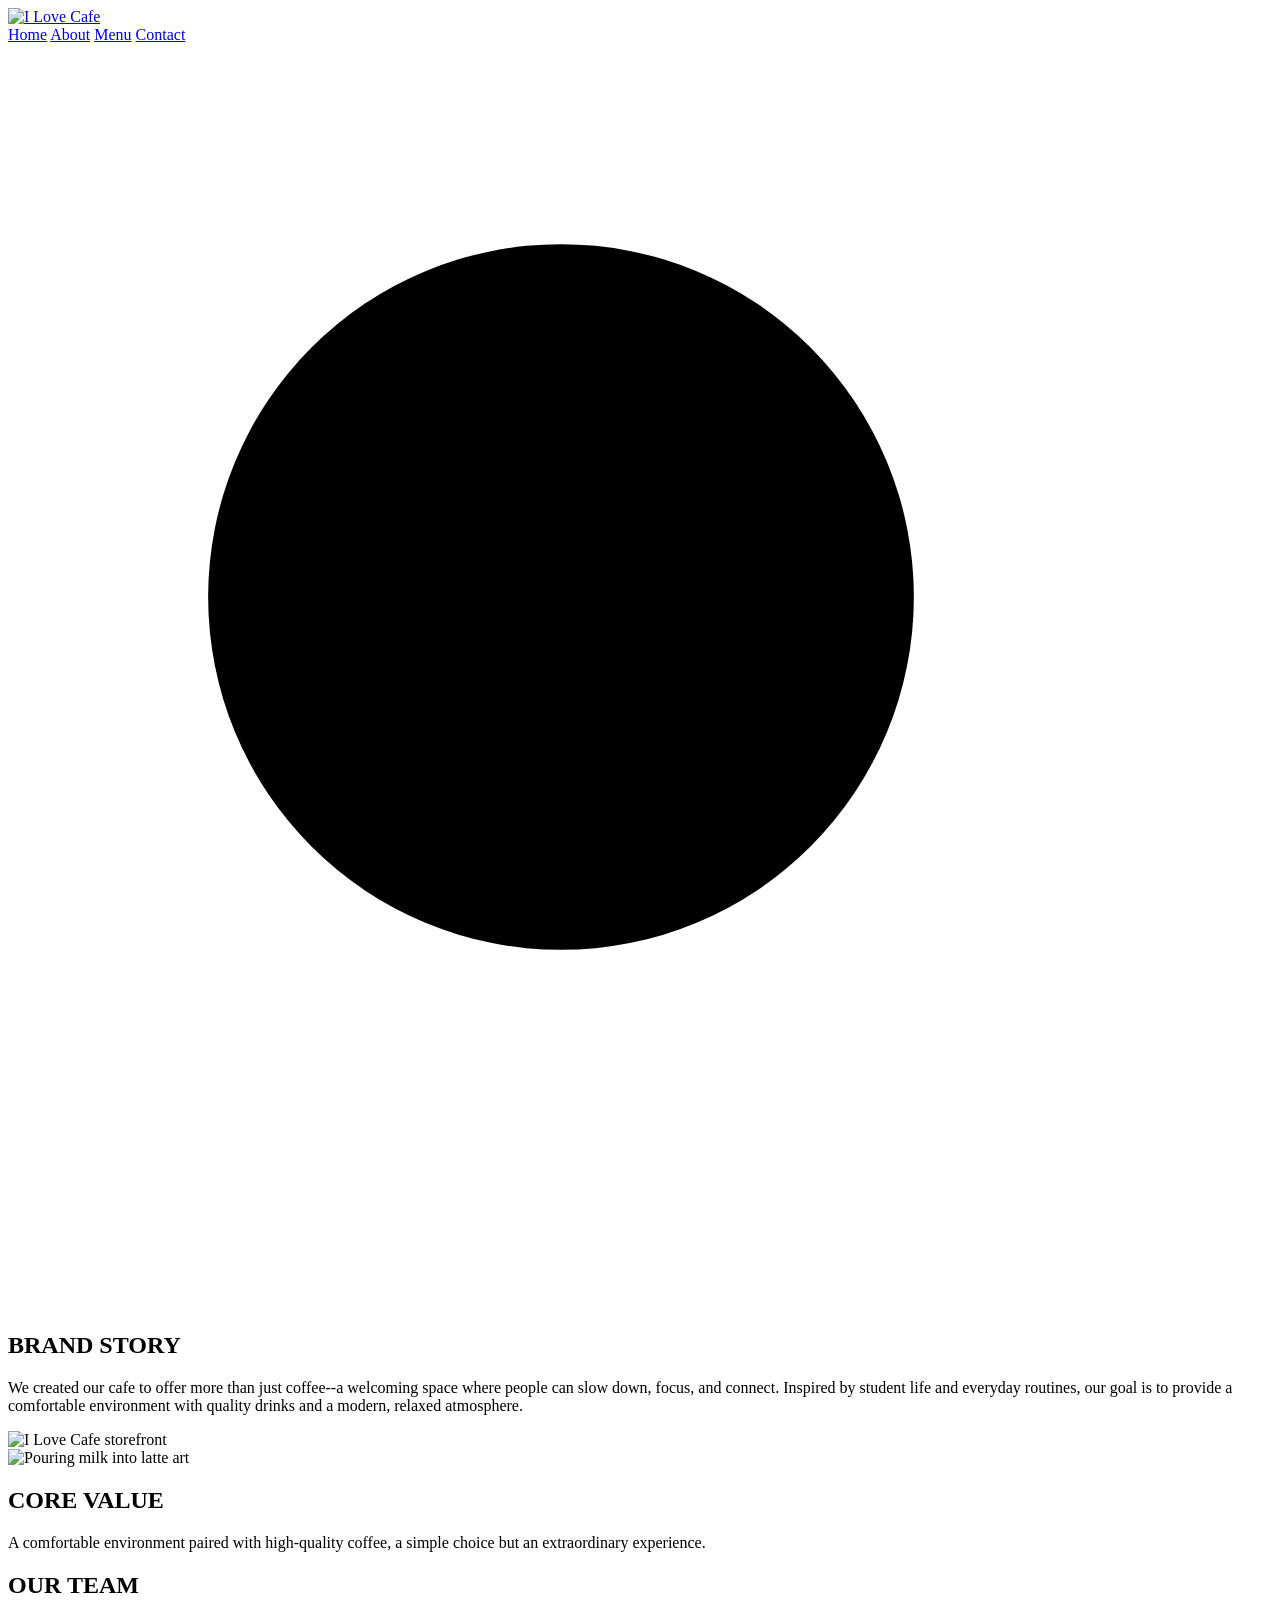
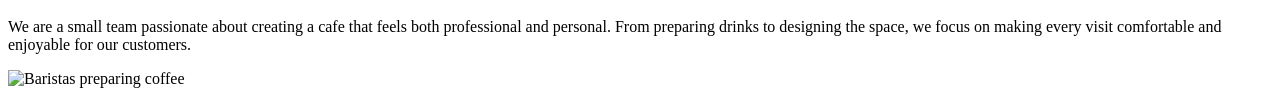
==== about.html @ 515fe302 "Update about.html" ====
<!DOCTYPE html>
<html lang="en">
<head>
  <meta charset="UTF-8">
  <meta name="viewport" content="width=device-width, initial-scale=1.0">
  <title>About - I Love Cafe</title>
  <link rel="preconnect" href="https://fonts.googleapis.com">
  <link rel="preconnect" href="https://fonts.gstatic.com" crossorigin>
  <link href="https://fonts.googleapis.com/css2?family=Dancing+Script:wght@600;700&family=Inter:wght@400;500;600;700&family=Playfair+Display:wght@600;700&display=swap" rel="stylesheet">
  <link rel="stylesheet" href="style.css">
</head>
<body class="page-about">
  <header class="site-header">
    <div class="site-frame header-inner">
      <a class="brand" href="index.html" aria-label="I Love Cafe home">
        <img src="assets/logo-light.jpg" alt="I Love Cafe">
      </a>
      <nav class="site-nav" aria-label="Primary navigation">
        <a href="index.html">Home</a>
        <a href="about.html" class="active">About</a>
        <a href="menu.html">Menu</a>
        <a href="contact.html">Contact</a>
        <a href="#" class="search-link" aria-label="Search">
          <svg viewBox="0 0 24 24" aria-hidden="true">
            <circle cx="10.5" cy="10.5" r="6.7"></circle>
            <path d="M15.8 15.8 21 21"></path>
          </svg>
        </a>
      </nav>
    </div>
  </header>

  <main class="about-main site-frame">
    <section class="about-story">
      <div class="story-copy">
        <h1>BRAND STORY</h1>
        <div class="copy-bottom">
          <span class="small-rule"></span>
          <p>We created our cafe to offer more than just coffee--a welcoming space where people can slow down, focus, and connect. Inspired by student life and everyday routines, our goal is to provide a comfortable environment with quality drinks and a modern, relaxed atmosphere.</p>
        </div>
      </div>
      <img class="storefront-image" src="assets/about-storefront.jpg" alt="I Love Cafe storefront">
    </section>

    <section class="about-value">
      <img class="latte-image" src="assets/about-latte.jpg" alt="Pouring milk into latte art">
      <div class="value-copy">
        <h2>CORE VALUE</h2>
        <p>A comfortable environment paired with high-quality coffee, a simple choice but an extraordinary experience.</p>
      </div>
    </section>

    <section class="about-team">
      <div class="team-copy">
        <h2>OUR TEAM</h2>
        <p>We are a small team passionate about creating a cafe that feels both professional and personal. From preparing drinks to designing the space, we focus on making every visit comfortable and enjoyable for our customers.</p>
      </div>
      <img class="team-image" src="assets/about-team.jpg" alt="Baristas preparing coffee">
    </section>
  </main>
  <script src="script.js"></script>
</body>
</html>
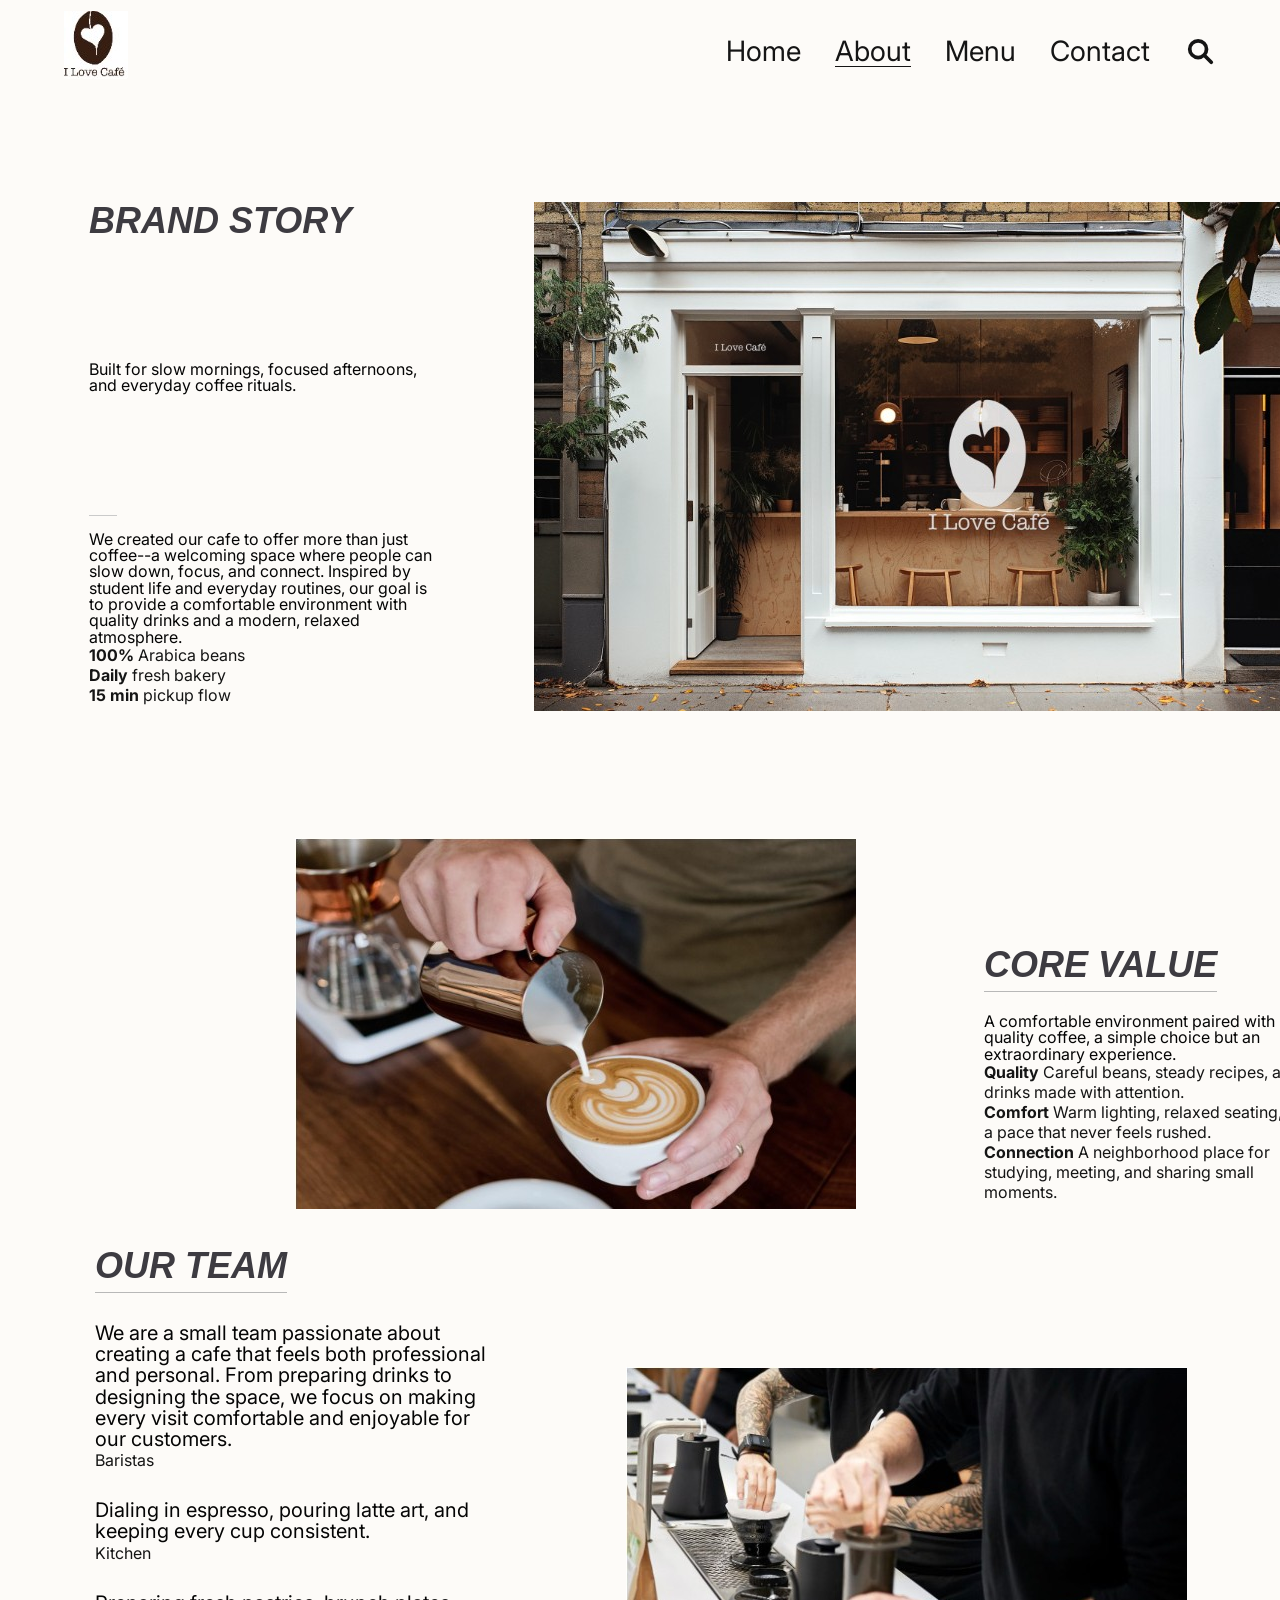
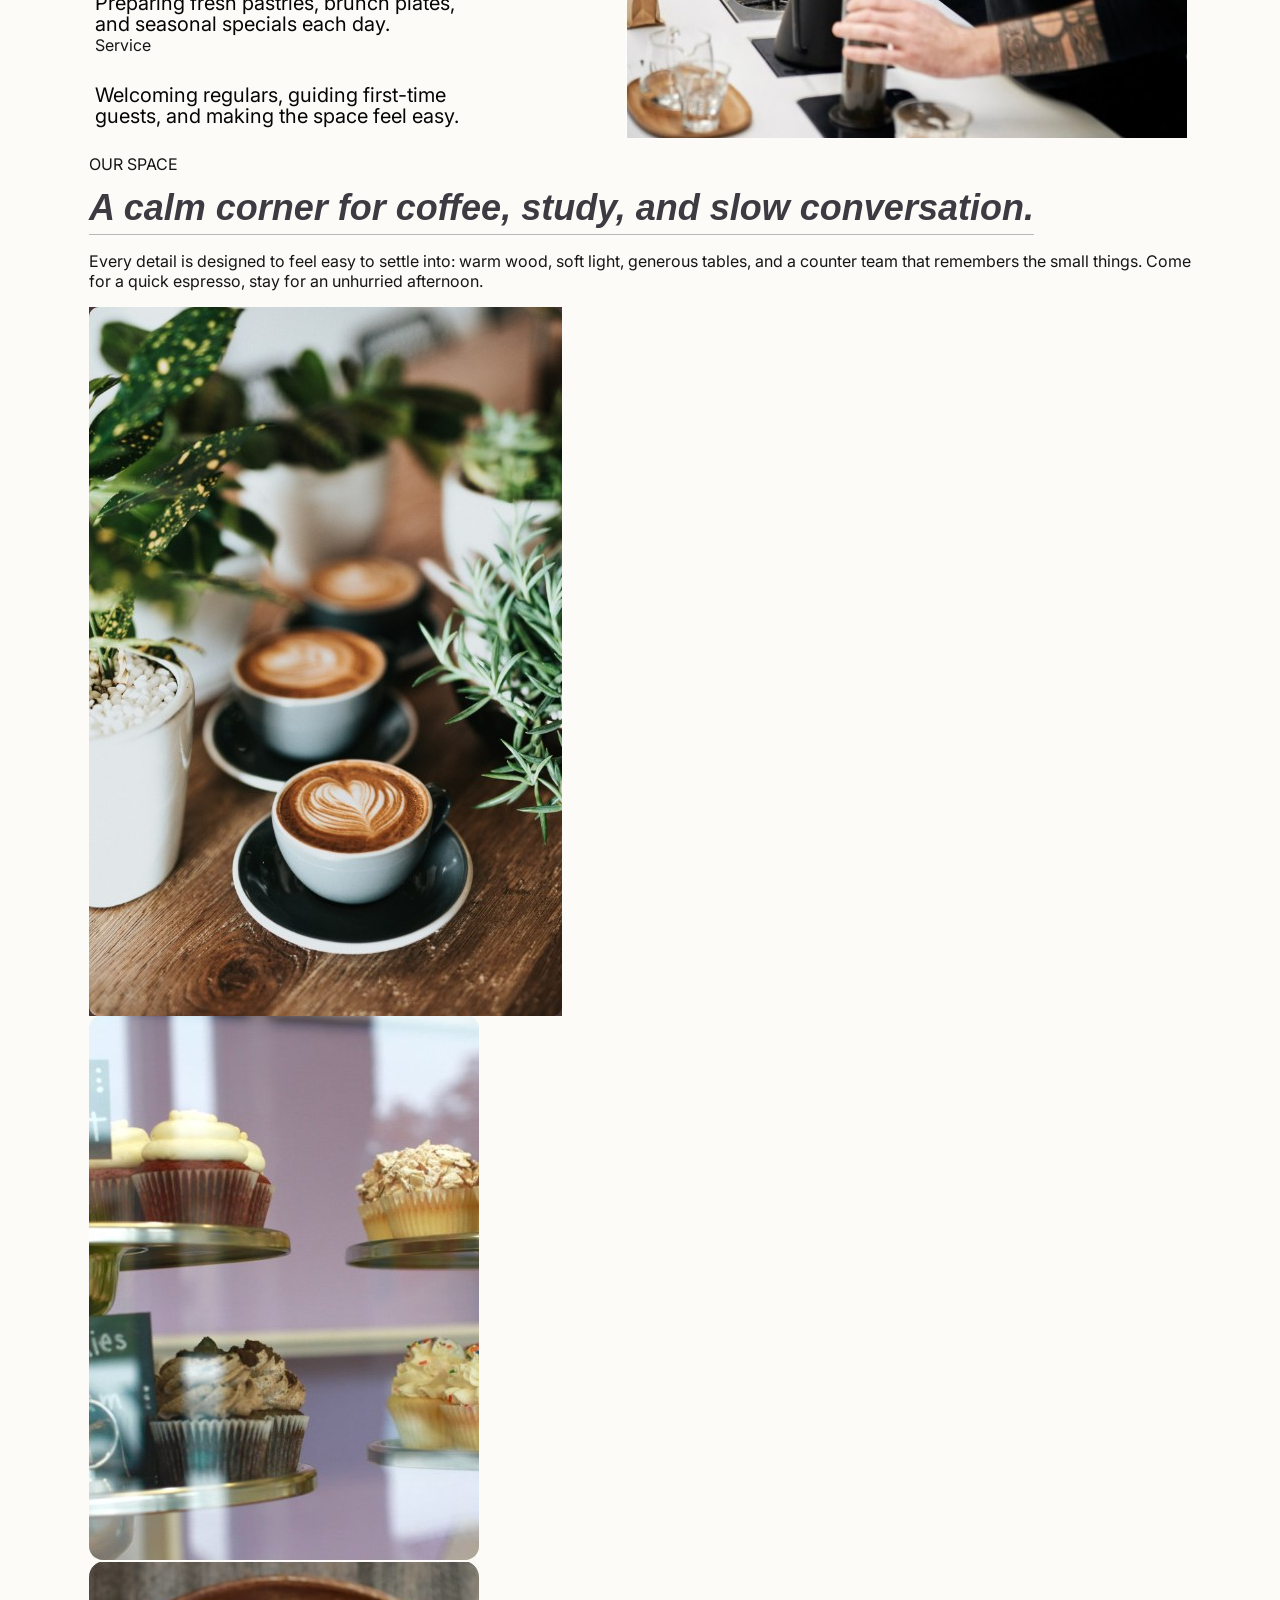
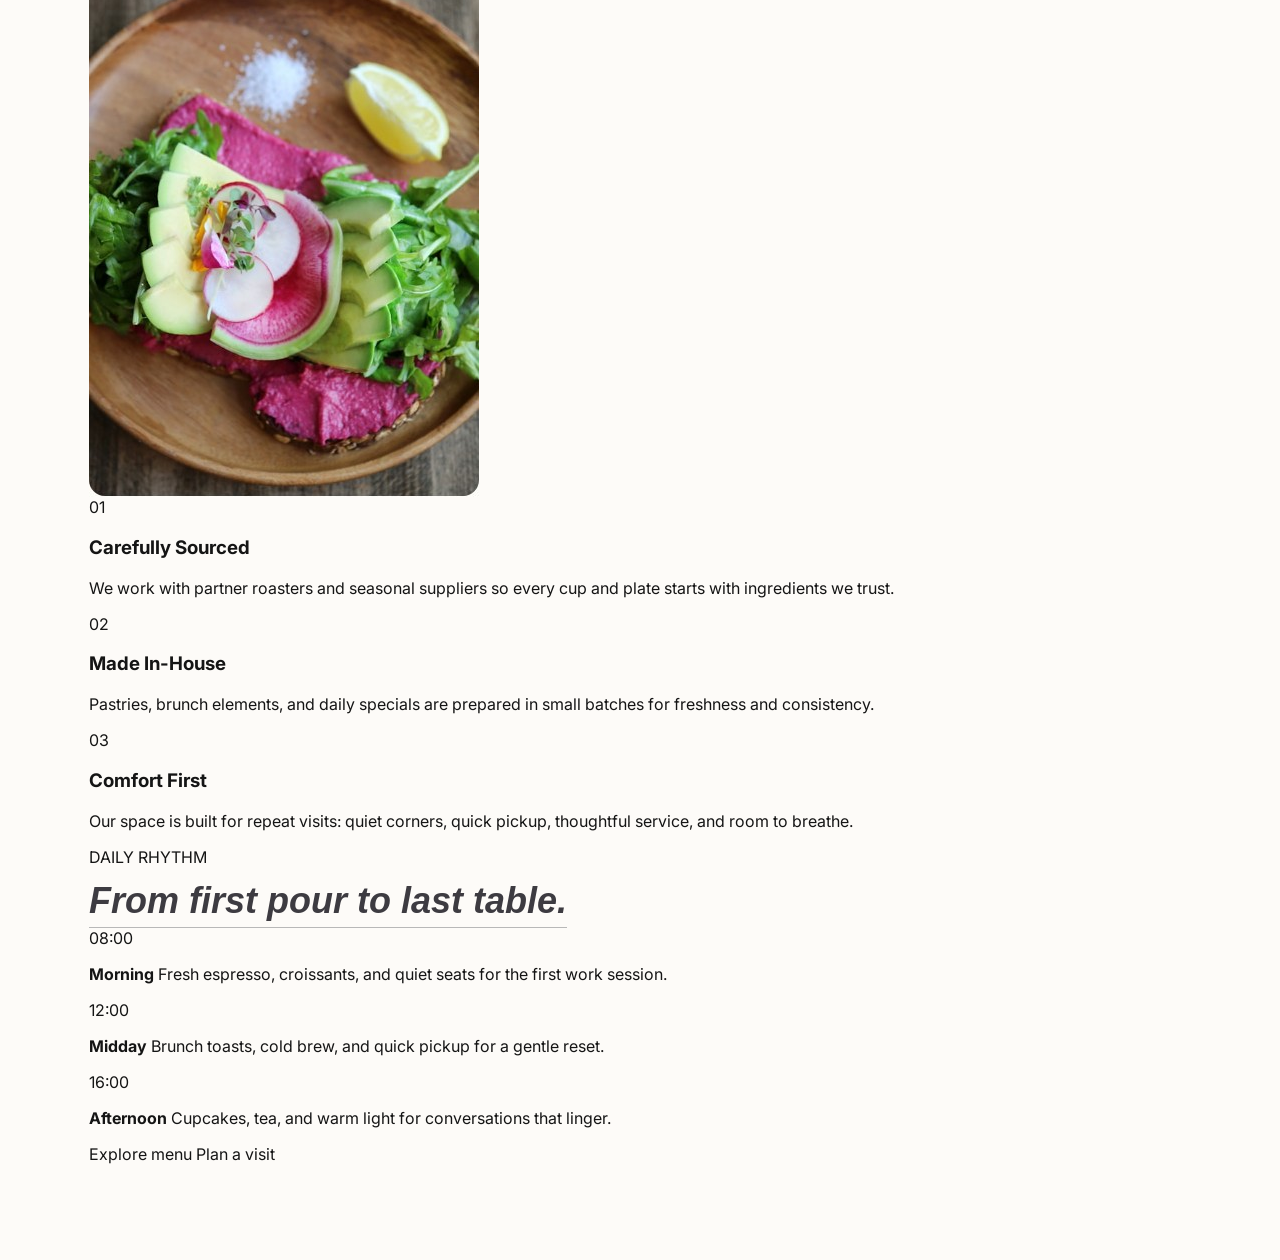
==== commit 77846f9f: "Update about.html" ====
--- a/about.html
+++ b/about.html
@@ -34,9 +34,24 @@
     <section class="about-story">
       <div class="story-copy">
         <h1>BRAND STORY</h1>
+        <p class="story-lede">Built for slow mornings, focused afternoons, and everyday coffee rituals.</p>
         <div class="copy-bottom">
           <span class="small-rule"></span>
           <p>We created our cafe to offer more than just coffee--a welcoming space where people can slow down, focus, and connect. Inspired by student life and everyday routines, our goal is to provide a comfortable environment with quality drinks and a modern, relaxed atmosphere.</p>
+          <div class="story-stats" aria-label="Cafe highlights">
+            <div>
+              <strong>100%</strong>
+              <span>Arabica beans</span>
+            </div>
+            <div>
+              <strong>Daily</strong>
+              <span>fresh bakery</span>
+            </div>
+            <div>
+              <strong>15 min</strong>
+              <span>pickup flow</span>
+            </div>
+          </div>
         </div>
       </div>
       <img class="storefront-image" src="assets/about-storefront.jpg" alt="I Love Cafe storefront">
@@ -47,6 +62,20 @@
       <div class="value-copy">
         <h2>CORE VALUE</h2>
         <p>A comfortable environment paired with high-quality coffee, a simple choice but an extraordinary experience.</p>
+        <div class="value-list" aria-label="Core value details">
+          <div>
+            <strong>Quality</strong>
+            <span>Careful beans, steady recipes, and drinks made with attention.</span>
+          </div>
+          <div>
+            <strong>Comfort</strong>
+            <span>Warm lighting, relaxed seating, and a pace that never feels rushed.</span>
+          </div>
+          <div>
+            <strong>Connection</strong>
+            <span>A neighborhood place for studying, meeting, and sharing small moments.</span>
+          </div>
+        </div>
       </div>
     </section>
 
@@ -54,8 +83,78 @@
       <div class="team-copy">
         <h2>OUR TEAM</h2>
         <p>We are a small team passionate about creating a cafe that feels both professional and personal. From preparing drinks to designing the space, we focus on making every visit comfortable and enjoyable for our customers.</p>
+        <div class="team-list" aria-label="Team strengths">
+          <div>
+            <span>Baristas</span>
+            <p>Dialing in espresso, pouring latte art, and keeping every cup consistent.</p>
+          </div>
+          <div>
+            <span>Kitchen</span>
+            <p>Preparing fresh pastries, brunch plates, and seasonal specials each day.</p>
+          </div>
+          <div>
+            <span>Service</span>
+            <p>Welcoming regulars, guiding first-time guests, and making the space feel easy.</p>
+          </div>
+        </div>
       </div>
       <img class="team-image" src="assets/about-team.jpg" alt="Baristas preparing coffee">
+    </section>
+
+    <section class="about-atmosphere" aria-labelledby="atmosphere-title">
+      <div class="atmosphere-copy">
+        <p class="section-kicker">OUR SPACE</p>
+        <h2 id="atmosphere-title">A calm corner for coffee, study, and slow conversation.</h2>
+        <p>Every detail is designed to feel easy to settle into: warm wood, soft light, generous tables, and a counter team that remembers the small things. Come for a quick espresso, stay for an unhurried afternoon.</p>
+      </div>
+      <div class="atmosphere-gallery" aria-label="Cafe atmosphere photos">
+        <img src="assets/home-coffee.jpg" alt="Coffee cups on a wooden table">
+        <img src="assets/detail-cupcakes.jpg" alt="Cupcakes in the pastry case">
+        <img src="assets/detail-brunch.jpg" alt="Fresh brunch toast">
+      </div>
+    </section>
+
+    <section class="about-promises" aria-label="What we care about">
+      <article>
+        <span>01</span>
+        <h3>Carefully Sourced</h3>
+        <p>We work with partner roasters and seasonal suppliers so every cup and plate starts with ingredients we trust.</p>
+      </article>
+      <article>
+        <span>02</span>
+        <h3>Made In-House</h3>
+        <p>Pastries, brunch elements, and daily specials are prepared in small batches for freshness and consistency.</p>
+      </article>
+      <article>
+        <span>03</span>
+        <h3>Comfort First</h3>
+        <p>Our space is built for repeat visits: quiet corners, quick pickup, thoughtful service, and room to breathe.</p>
+      </article>
+    </section>
+
+    <section class="about-rhythm">
+      <div class="rhythm-heading">
+        <p class="section-kicker">DAILY RHYTHM</p>
+        <h2>From first pour to last table.</h2>
+      </div>
+      <div class="rhythm-list">
+        <div>
+          <span>08:00</span>
+          <p><strong>Morning</strong> Fresh espresso, croissants, and quiet seats for the first work session.</p>
+        </div>
+        <div>
+          <span>12:00</span>
+          <p><strong>Midday</strong> Brunch toasts, cold brew, and quick pickup for a gentle reset.</p>
+        </div>
+        <div>
+          <span>16:00</span>
+          <p><strong>Afternoon</strong> Cupcakes, tea, and warm light for conversations that linger.</p>
+        </div>
+      </div>
+      <div class="about-cta">
+        <a href="menu.html">Explore menu</a>
+        <a href="contact.html">Plan a visit</a>
+      </div>
     </section>
   </main>
   <script src="script.js"></script>
--- a/style.css
+++ b/style.css
@@ -0,0 +1,1064 @@
+:root {
+  --brown: #452f31;
+  --paper: #fdfbf8;
+  --ink: #151515;
+  --muted: #6f6f6f;
+  --line: #eeeeea;
+  --cream: #f8eadc;
+}
+
+* {
+  box-sizing: border-box;
+}
+
+html {
+  min-width: 320px;
+}
+
+body {
+  margin: 0;
+  min-height: 100vh;
+  background: var(--paper);
+  color: var(--ink);
+  font-family: "Inter", Arial, sans-serif;
+}
+
+img,
+svg {
+  display: block;
+}
+
+img {
+  max-width: 100%;
+}
+
+a {
+  color: inherit;
+  text-decoration: none;
+}
+
+button,
+input {
+  font: inherit;
+}
+
+.site-frame {
+  width: min(1312px, calc(100% - 128px));
+  margin: 0 auto;
+}
+
+.site-header {
+  height: 100px;
+  background: var(--paper);
+}
+
+.home-header {
+  background: var(--brown);
+}
+
+.header-inner {
+  height: 100%;
+  display: flex;
+  align-items: flex-start;
+  justify-content: space-between;
+}
+
+.brand {
+  width: 64px;
+  height: 70px;
+  margin-top: 10px;
+  display: block;
+}
+
+.brand img {
+  width: 100%;
+  height: 100%;
+  object-fit: contain;
+}
+
+.site-nav {
+  display: flex;
+  align-items: center;
+  gap: 34px;
+  padding-top: 36px;
+  font-size: 28px;
+  font-weight: 400;
+  line-height: 1;
+}
+
+.site-nav a {
+  display: inline-flex;
+  align-items: center;
+  min-height: 28px;
+}
+
+.site-nav a.active {
+  text-decoration: underline;
+  text-underline-offset: 5px;
+  text-decoration-thickness: 1px;
+}
+
+.home-header .site-nav {
+  color: var(--cream);
+}
+
+.search-link {
+  width: 32px;
+  justify-content: center;
+}
+
+.search-link svg {
+  width: 30px;
+  height: 30px;
+  fill: none;
+  stroke: currentColor;
+  stroke-width: 3;
+  stroke-linecap: round;
+  stroke-linejoin: round;
+}
+
+/* Home */
+.page-home {
+  background: var(--brown);
+  color: var(--cream);
+}
+
+.home-main {
+  min-height: calc(100vh - 100px);
+}
+
+.home-hero {
+  height: 924px;
+  display: grid;
+  grid-template-columns: 640px 473px;
+  column-gap: 113px;
+  align-items: start;
+  padding-top: 82px;
+}
+
+.home-copy {
+  position: relative;
+  z-index: 1;
+  margin-left: 113px;
+  padding-top: 90px;
+}
+
+.home-copy::before,
+.home-copy::after {
+  position: absolute;
+  z-index: -1;
+  color: rgba(255, 255, 255, 0.11);
+  font-family: Georgia, serif;
+  line-height: 1;
+  content: "\2665";
+}
+
+.home-copy::before {
+  top: -56px;
+  left: 224px;
+  font-size: 238px;
+  transform: rotate(-3deg);
+}
+
+.home-copy::after {
+  top: 295px;
+  left: -36px;
+  font-size: 112px;
+  transform: rotate(13deg);
+}
+
+.home-copy h1 {
+  margin: 0;
+  font-family: "Dancing Script", cursive;
+  font-size: 86px;
+  font-weight: 700;
+  line-height: 1.33;
+  letter-spacing: 0;
+}
+
+.home-copy h1 span {
+  display: block;
+}
+
+.home-copy p {
+  width: 505px;
+  margin: 28px 0 42px;
+  color: #fff8ef;
+  font-size: 16px;
+  line-height: 1.2;
+}
+
+.home-button {
+  width: 231px;
+  height: 68px;
+  margin-left: -13px;
+  display: inline-flex;
+  align-items: center;
+  justify-content: center;
+  border-radius: 17px;
+  background: #f0dcc7;
+  color: #322525;
+  font-size: 24px;
+  font-weight: 700;
+}
+
+.home-photo {
+  width: 473px;
+  height: 709px;
+  margin-top: 0;
+  object-fit: cover;
+  border-radius: 8px;
+}
+
+/* About */
+.about-main {
+  padding-top: 102px;
+  padding-bottom: 96px;
+}
+
+.about-story {
+  display: grid;
+  grid-template-columns: 350px 765px;
+  column-gap: 95px;
+}
+
+.story-copy {
+  height: 510px;
+  display: flex;
+  flex-direction: column;
+  justify-content: space-between;
+  padding-top: 1px;
+  padding-bottom: 7px;
+}
+
+.story-copy h1,
+.about-main h2 {
+  margin: 0;
+  color: #3d3b41;
+  font-family: "Inter", Arial, sans-serif;
+  font-style: italic;
+  font-weight: 800;
+  line-height: 1;
+}
+
+.story-copy h1 {
+  font-size: 36px;
+}
+
+.copy-bottom {
+  width: 345px;
+}
+
+.small-rule {
+  width: 28px;
+  height: 1px;
+  display: block;
+  margin-bottom: 15px;
+  background: #cacaca;
+}
+
+.story-copy p,
+.value-copy p,
+.team-copy p {
+  margin: 0;
+  color: #050505;
+  font-size: 16px;
+  font-weight: 400;
+  line-height: 1.02;
+  text-align: left;
+}
+
+.about-main.site-frame {
+  width: min(1262px, calc(100% - 178px));
+}
+
+.storefront-image {
+  width: 765px;
+  height: 509px;
+  object-fit: cover;
+}
+
+.about-value {
+  margin-top: 126px;
+  display: grid;
+  grid-template-columns: 206px 561px 128px 340px;
+  align-items: end;
+}
+
+.latte-image {
+  grid-column: 2;
+  width: 561px;
+  height: 371px;
+  object-fit: cover;
+}
+
+.value-copy {
+  grid-column: 4;
+  align-self: end;
+  padding-bottom: 7px;
+}
+
+.about-main h2 {
+  display: inline-block;
+  padding-bottom: 8px;
+  border-bottom: 1px solid #b8b8b8;
+  font-size: 36px;
+}
+
+.value-copy p {
+  width: 340px;
+  margin-top: 21px;
+}
+
+.about-team {
+  margin-top: 39px;
+  display: grid;
+  grid-template-columns: 460px 77px 561px;
+  align-items: end;
+}
+
+.team-copy {
+  grid-column: 1;
+  width: 400px;
+  padding-left: 6px;
+  padding-bottom: 11px;
+}
+
+.team-copy p {
+  margin-top: 30px;
+  font-size: 20px;
+  line-height: 1.06;
+}
+
+.team-image {
+  grid-column: 3;
+  width: 561px;
+  height: 371px;
+  object-fit: cover;
+}
+
+/* Menu */
+.menu-main {
+  width: min(1200px, calc(100% - 244px));
+  padding-top: 78px;
+  padding-bottom: 98px;
+}
+
+.menu-features {
+  width: 1200px;
+  display: grid;
+  grid-template-columns: repeat(4, 1fr);
+  column-gap: 64px;
+  padding-bottom: 13px;
+  border-bottom: 1px solid var(--line);
+}
+
+.menu-features article {
+  min-width: 0;
+}
+
+.feature-icon {
+  width: 23px;
+  height: 23px;
+  margin-bottom: 18px;
+  fill: none;
+  stroke: #151515;
+  stroke-width: 1.35;
+  stroke-linecap: round;
+  stroke-linejoin: round;
+}
+
+.menu-features h2 {
+  margin: 0 0 9px;
+  font-family: "Playfair Display", Georgia, serif;
+  font-size: 26px;
+  font-weight: 600;
+  line-height: 1;
+}
+
+.menu-features p {
+  margin: 0;
+  color: #777;
+  font-size: 14px;
+  line-height: 1.55;
+}
+
+.menu-highlights {
+  position: relative;
+  padding-top: 21px;
+}
+
+.menu-highlights h1 {
+  margin: 0 0 36px;
+  font-family: "Playfair Display", Georgia, serif;
+  font-size: 51px;
+  font-weight: 600;
+  line-height: 1.05;
+}
+
+.menu-note {
+  position: absolute;
+  top: 88px;
+  right: 0;
+  margin: 0;
+  color: #5d5d5d;
+  font-size: 14px;
+}
+
+.highlight-grid {
+  display: grid;
+  grid-template-columns: repeat(3, 384px);
+  column-gap: 24px;
+}
+
+.highlight-grid a {
+  position: relative;
+  width: 384px;
+  height: 482px;
+  display: block;
+  overflow: hidden;
+  border-radius: 12px;
+}
+
+.highlight-grid a::after {
+  content: "";
+  position: absolute;
+  inset: 0;
+  background: linear-gradient(
+    180deg,
+    rgba(0, 0, 0, 0.14) 0%,
+    rgba(0, 0, 0, 0.14) 46%,
+    rgba(0, 0, 0, 0.5) 100%
+  );
+}
+
+.highlight-grid img {
+  width: 384px;
+  height: 482px;
+  display: block;
+  object-fit: cover;
+}
+
+.highlight-grid a:nth-child(1) img {
+  filter: grayscale(1);
+}
+
+.highlight-grid span {
+  position: absolute;
+  z-index: 1;
+  left: 34px;
+  bottom: 67px;
+  color: #fff;
+  font-family: "Playfair Display", Georgia, serif;
+  font-size: 34px;
+  font-weight: 600;
+  line-height: 1;
+  text-shadow: 0 4px 20px rgba(0, 0, 0, 0.35);
+}
+
+.full-menu {
+  margin-top: 82px;
+  padding-top: 48px;
+  border-top: 1px solid var(--line);
+}
+
+.full-menu-heading {
+  display: flex;
+  justify-content: space-between;
+  align-items: end;
+  gap: 32px;
+  margin-bottom: 34px;
+}
+
+.full-menu-heading h2,
+.contact-copy h1 {
+  margin: 0;
+  font-family: "Playfair Display", Georgia, serif;
+  font-size: 51px;
+  font-weight: 600;
+  line-height: 1.05;
+}
+
+.full-menu-heading p {
+  width: 390px;
+  margin: 0 0 7px;
+  color: var(--muted);
+  font-size: 14px;
+  line-height: 1.5;
+  text-align: right;
+}
+
+.menu-list-grid {
+  display: grid;
+  grid-template-columns: repeat(3, 1fr);
+  gap: 24px;
+}
+
+.menu-list {
+  padding: 30px 28px 24px;
+  border: 1px solid var(--line);
+  background: rgba(255, 255, 255, 0.42);
+}
+
+.menu-list h3 {
+  margin: 0 0 22px;
+  font-family: "Playfair Display", Georgia, serif;
+  font-size: 28px;
+  font-weight: 600;
+}
+
+.menu-list div {
+  display: flex;
+  justify-content: space-between;
+  gap: 24px;
+  padding: 14px 0;
+  border-top: 1px solid var(--line);
+  color: #343434;
+  font-size: 15px;
+}
+
+.menu-list div span:last-child {
+  color: var(--muted);
+  white-space: nowrap;
+}
+
+/* Contact */
+.contact-main {
+  width: min(1200px, calc(100% - 244px));
+  padding-top: 112px;
+  padding-bottom: 112px;
+}
+
+.contact-hero {
+  display: grid;
+  grid-template-columns: 1fr 420px;
+  gap: 120px;
+  align-items: end;
+}
+
+.contact-kicker {
+  margin: 0 0 18px;
+  color: #3d3b41;
+  font-size: 18px;
+  font-style: italic;
+  font-weight: 800;
+  letter-spacing: 0.05em;
+}
+
+.contact-copy p:last-child {
+  width: 570px;
+  margin: 24px 0 0;
+  color: var(--muted);
+  font-size: 18px;
+  line-height: 1.75;
+}
+
+.contact-card {
+  padding: 30px 34px;
+  border-left: 1px solid #c9c1ba;
+}
+
+.contact-card div + div {
+  margin-top: 28px;
+}
+
+.contact-card span,
+.hours-panel div span:first-child {
+  display: block;
+  margin-bottom: 8px;
+  color: #111;
+  font-size: 13px;
+  font-weight: 800;
+  letter-spacing: 0.08em;
+  text-transform: uppercase;
+}
+
+.contact-card p {
+  margin: 0;
+  color: #5f5f5f;
+  font-size: 17px;
+  line-height: 1.45;
+}
+
+.location-grid {
+  display: grid;
+  grid-template-columns: 1.35fr 0.65fr;
+  gap: 48px;
+  margin-top: 72px;
+}
+
+.map-panel {
+  position: relative;
+  min-height: 420px;
+  overflow: hidden;
+  background:
+    linear-gradient(90deg, transparent 48%, rgba(69, 47, 49, 0.13) 49%, rgba(69, 47, 49, 0.13) 51%, transparent 52%),
+    linear-gradient(0deg, transparent 47%, rgba(69, 47, 49, 0.12) 48%, rgba(69, 47, 49, 0.12) 50%, transparent 51%),
+    repeating-linear-gradient(32deg, #f6f1eb 0 22px, #efe7df 22px 24px, #f6f1eb 24px 54px);
+  border: 1px solid var(--line);
+}
+
+.map-panel::before,
+.map-panel::after {
+  content: "";
+  position: absolute;
+  background: rgba(255, 255, 255, 0.68);
+  transform: rotate(-14deg);
+}
+
+.map-panel::before {
+  width: 120%;
+  height: 56px;
+  left: -70px;
+  top: 112px;
+}
+
+.map-panel::after {
+  width: 54px;
+  height: 120%;
+  left: 245px;
+  top: -60px;
+}
+
+.map-pin {
+  position: absolute;
+  left: 48%;
+  top: 47%;
+  width: 28px;
+  height: 28px;
+  border-radius: 50% 50% 50% 0;
+  background: var(--brown);
+  transform: rotate(-45deg);
+  box-shadow: 0 12px 30px rgba(69, 47, 49, 0.28);
+}
+
+.map-pin::after {
+  content: "";
+  position: absolute;
+  inset: 8px;
+  border-radius: 50%;
+  background: var(--cream);
+}
+
+.map-label {
+  position: absolute;
+  left: calc(48% + 34px);
+  top: calc(47% + 2px);
+  padding: 8px 12px;
+  background: #fff;
+  color: var(--brown);
+  font-size: 14px;
+  font-weight: 700;
+  box-shadow: 0 12px 32px rgba(0, 0, 0, 0.08);
+}
+
+.hours-panel {
+  padding: 38px 0 0;
+}
+
+.hours-panel h2 {
+  margin: 0 0 28px;
+  font-family: "Playfair Display", Georgia, serif;
+  font-size: 38px;
+  font-weight: 600;
+}
+
+.hours-panel div {
+  display: flex;
+  justify-content: space-between;
+  gap: 20px;
+  padding: 18px 0;
+  border-top: 1px solid var(--line);
+  color: #5f5f5f;
+  font-size: 16px;
+}
+
+.contact-button {
+  width: 190px;
+  height: 52px;
+  margin-top: 30px;
+  display: inline-flex;
+  align-items: center;
+  justify-content: center;
+  background: var(--brown);
+  color: var(--cream);
+  font-weight: 700;
+}
+
+/* Search */
+.search-modal {
+  position: fixed;
+  inset: 0;
+  z-index: 100;
+  display: none;
+  align-items: flex-start;
+  justify-content: center;
+  padding: 110px 24px 24px;
+  background: rgba(20, 16, 15, 0.42);
+}
+
+.search-modal.is-open {
+  display: flex;
+}
+
+.search-dialog {
+  width: min(720px, 100%);
+  background: var(--paper);
+  box-shadow: 0 28px 90px rgba(0, 0, 0, 0.22);
+}
+
+.search-head {
+  display: grid;
+  grid-template-columns: 1fr auto;
+  align-items: center;
+  gap: 16px;
+  padding: 24px 28px 18px;
+  border-bottom: 1px solid var(--line);
+}
+
+.search-head input {
+  min-width: 0;
+  border: 0;
+  outline: 0;
+  background: transparent;
+  color: var(--ink);
+  font-family: "Playfair Display", Georgia, serif;
+  font-size: 34px;
+}
+
+.search-head input::placeholder {
+  color: #aaa;
+}
+
+.search-close {
+  width: 36px;
+  height: 36px;
+  border: 0;
+  background: transparent;
+  color: var(--ink);
+  font-size: 30px;
+  line-height: 1;
+  cursor: pointer;
+}
+
+.search-results {
+  max-height: 430px;
+  overflow: auto;
+  padding: 10px 28px 24px;
+}
+
+.search-result {
+  display: grid;
+  grid-template-columns: 1fr auto;
+  gap: 20px;
+  padding: 18px 0;
+  border-bottom: 1px solid var(--line);
+}
+
+.search-result strong {
+  display: block;
+  margin-bottom: 6px;
+  font-family: "Playfair Display", Georgia, serif;
+  font-size: 22px;
+  font-weight: 600;
+}
+
+.search-result span {
+  color: var(--muted);
+  font-size: 14px;
+}
+
+.search-result em {
+  color: var(--brown);
+  font-size: 14px;
+  font-style: normal;
+  font-weight: 700;
+}
+
+.search-empty {
+  margin: 24px 0 4px;
+  color: var(--muted);
+}
+
+/* Detail pages */
+.detail-main {
+  padding-top: 88px;
+  padding-bottom: 96px;
+}
+
+.back-link {
+  display: inline-block;
+  color: #6a6a6a;
+  font-size: 16px;
+  line-height: 1;
+}
+
+.detail-content {
+  display: grid;
+  grid-template-columns: 490px 1fr;
+  column-gap: 98px;
+  margin-top: 33px;
+}
+
+.detail-image {
+  width: 390px;
+  height: 546px;
+  margin-left: 100px;
+  object-fit: cover;
+  border-radius: 6px;
+}
+
+.page-cupcakes .detail-image {
+  margin-left: 117px;
+}
+
+.page-brunch .detail-image {
+  margin-left: 106px;
+}
+
+.page-brunch .detail-copy {
+  padding-left: 14px;
+}
+
+.detail-copy {
+  width: 560px;
+  padding-top: 30px;
+}
+
+.detail-copy h1 {
+  margin: 0 0 8px;
+  font-family: "Playfair Display", Georgia, serif;
+  font-size: 58px;
+  font-weight: 700;
+  line-height: 1.08;
+}
+
+.detail-subtitle {
+  margin: 0;
+  color: #666;
+  font-size: 18px;
+  line-height: 1.4;
+}
+
+.detail-subtitle strong {
+  color: #111;
+  font-weight: 800;
+}
+
+.detail-description {
+  width: 560px;
+  margin: 70px 0 52px;
+  color: #777;
+  font-size: 16px;
+  line-height: 1.75;
+}
+
+.detail-list {
+  width: 560px;
+  margin: 0;
+  padding: 34px 0 0;
+  border-top: 1px solid var(--line);
+}
+
+.detail-list div {
+  display: grid;
+  grid-template-columns: 205px 1fr;
+  align-items: baseline;
+  margin-bottom: 29px;
+}
+
+.detail-list dt,
+.detail-list dd {
+  margin: 0;
+  font-size: 16px;
+}
+
+.detail-list dt {
+  color: #111;
+  font-weight: 800;
+  letter-spacing: 0.04em;
+}
+
+.detail-list dd {
+  color: #6a6a6a;
+  text-align: right;
+}
+
+@media (max-width: 980px) {
+  .site-frame {
+    width: min(100% - 32px, 720px);
+  }
+
+  .site-header {
+    height: auto;
+    min-height: 82px;
+  }
+
+  .header-inner {
+    align-items: center;
+  }
+
+  .site-nav {
+    gap: 20px;
+    font-size: 18px;
+    padding-top: 0;
+  }
+
+  .home-hero,
+  .about-story,
+  .about-value,
+  .about-team,
+  .menu-features,
+  .highlight-grid,
+  .detail-content,
+  .menu-list-grid,
+  .contact-hero,
+  .location-grid {
+    width: 100%;
+    display: grid;
+    grid-template-columns: 1fr;
+    gap: 28px;
+  }
+
+  .home-hero {
+    height: auto;
+    padding: 42px 0 72px;
+  }
+
+  .home-copy,
+  .detail-image,
+  .page-cupcakes .detail-image,
+  .page-brunch .detail-image {
+    margin-left: 0;
+  }
+
+  .home-photo,
+  .storefront-image,
+  .latte-image,
+  .team-image,
+  .detail-image,
+  .highlight-grid a,
+  .highlight-grid img {
+    width: 100%;
+    height: auto;
+  }
+
+  .about-value,
+  .about-team {
+    margin-top: 48px;
+  }
+
+  .latte-image,
+  .value-copy,
+  .team-copy,
+  .team-image {
+    grid-column: auto;
+  }
+
+  .menu-note {
+    position: static;
+    margin: -16px 0 20px;
+  }
+
+  .detail-copy,
+  .detail-description,
+  .detail-list,
+  .contact-copy p:last-child {
+    width: 100%;
+  }
+
+  .full-menu-heading {
+    display: block;
+  }
+
+  .full-menu-heading p {
+    width: 100%;
+    margin-top: 12px;
+    text-align: left;
+  }
+
+  .contact-main {
+    width: min(100% - 32px, 720px);
+    padding-top: 64px;
+  }
+
+  .contact-card {
+    padding-left: 0;
+    border-left: 0;
+  }
+
+  .page-brunch .detail-copy {
+    padding-left: 0;
+  }
+}
+
+@media (max-width: 620px) {
+  .site-frame {
+    width: min(100% - 22px, 430px);
+  }
+
+  .brand {
+    width: 52px;
+    height: 54px;
+  }
+
+  .site-nav {
+    gap: 12px;
+    font-size: 15px;
+  }
+
+  .search-link {
+    width: 24px;
+  }
+
+  .search-link svg {
+    width: 22px;
+    height: 22px;
+  }
+
+  .home-copy h1 {
+    font-size: 52px;
+  }
+
+  .home-copy p,
+  .copy-bottom,
+  .value-copy p,
+  .team-copy {
+    width: 100%;
+  }
+
+  .menu-features {
+    row-gap: 24px;
+  }
+
+  .detail-list div {
+    grid-template-columns: 1fr;
+    gap: 8px;
+  }
+
+  .detail-list dd {
+    text-align: left;
+  }
+
+  .full-menu-heading h2,
+  .contact-copy h1 {
+    font-size: 42px;
+  }
+
+  .hours-panel div,
+  .search-result {
+    grid-template-columns: 1fr;
+  }
+
+  .hours-panel div {
+    display: grid;
+  }
+
+  .search-modal {
+    padding-top: 80px;
+  }
+
+  .search-head input {
+    font-size: 26px;
+  }
+}
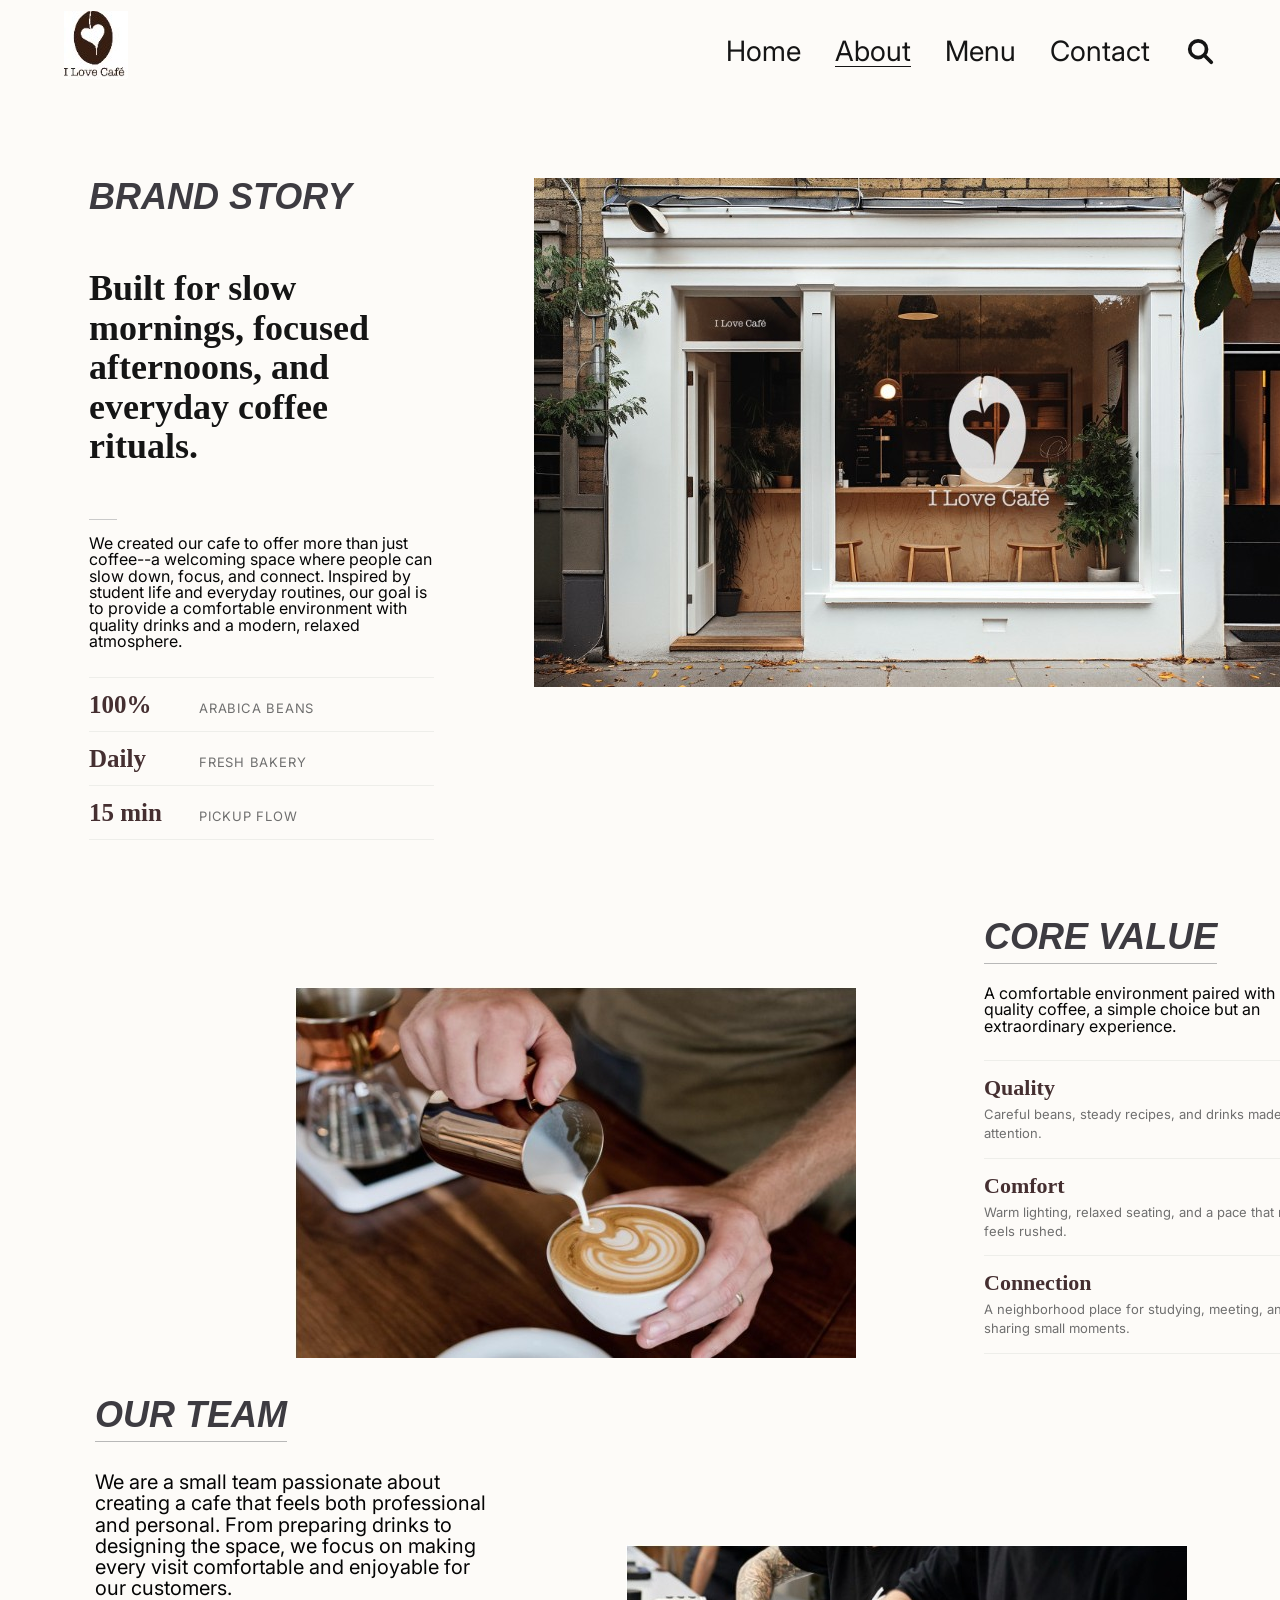
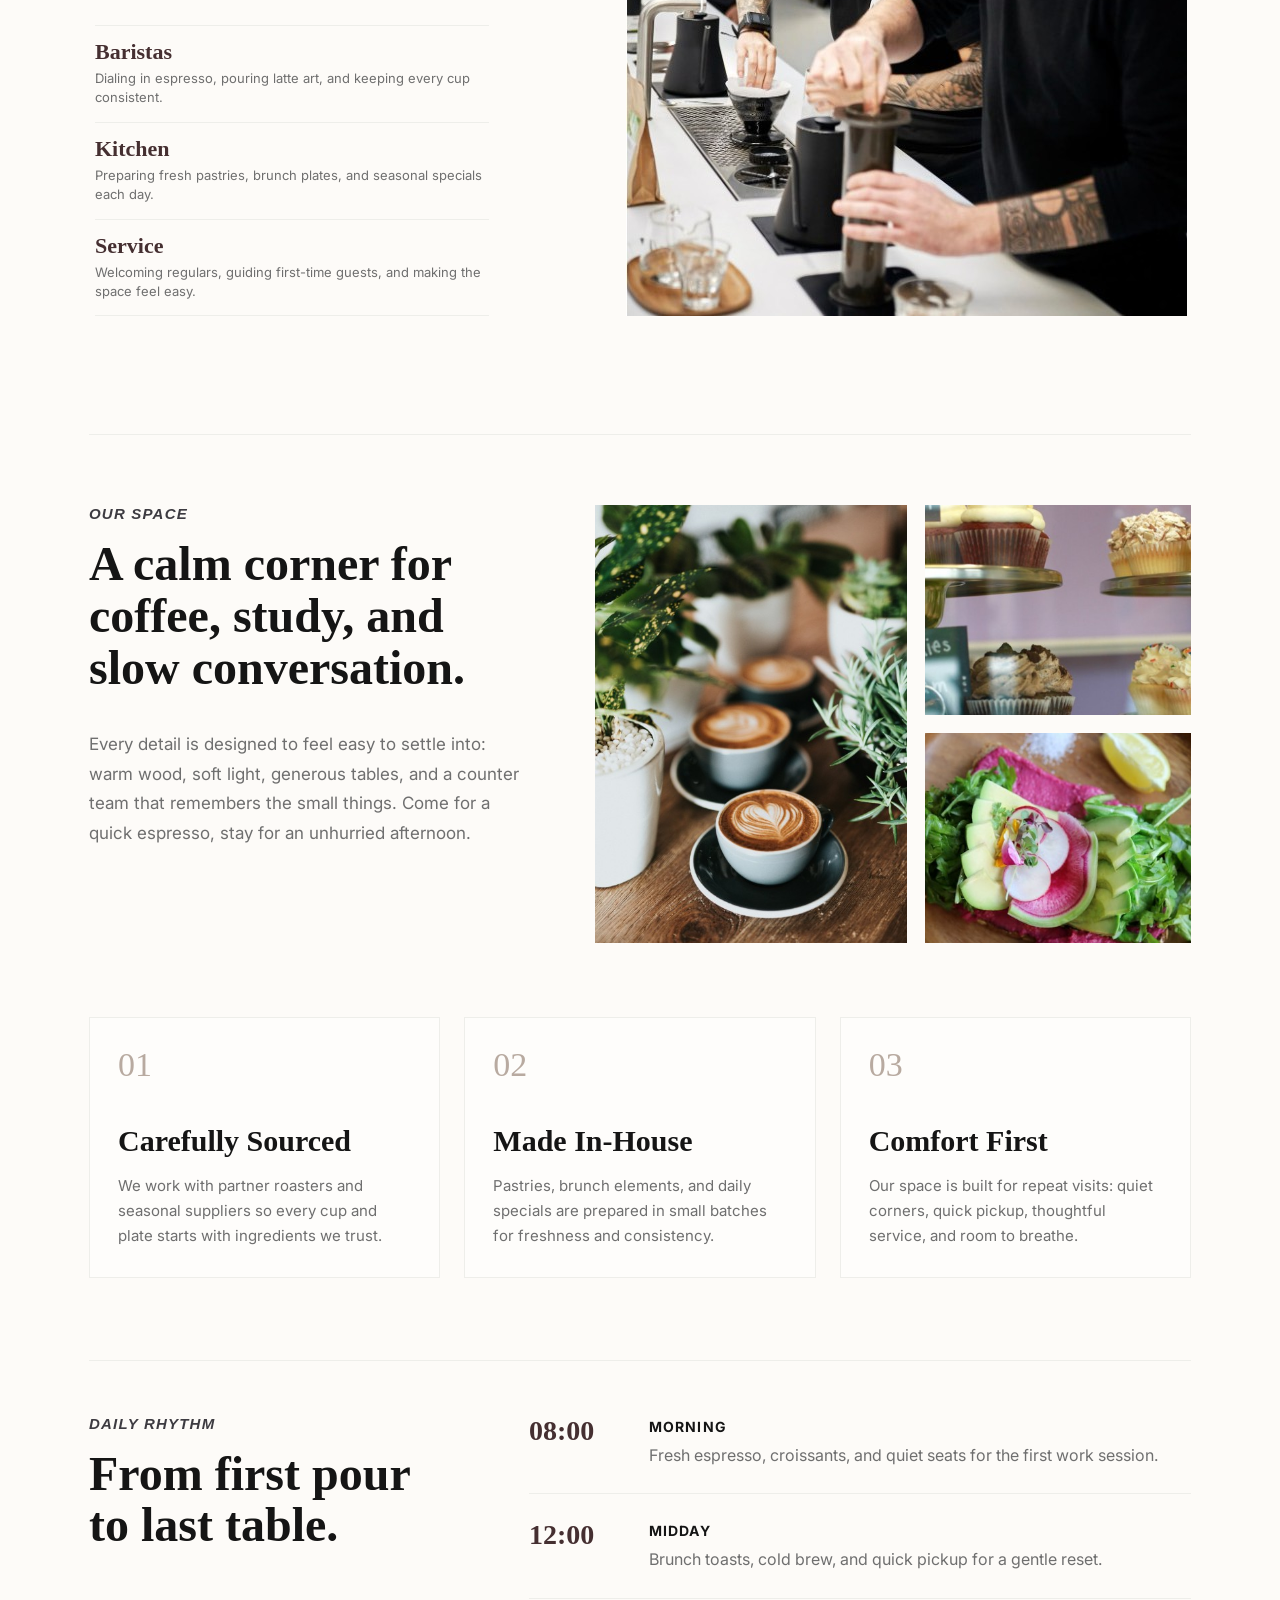
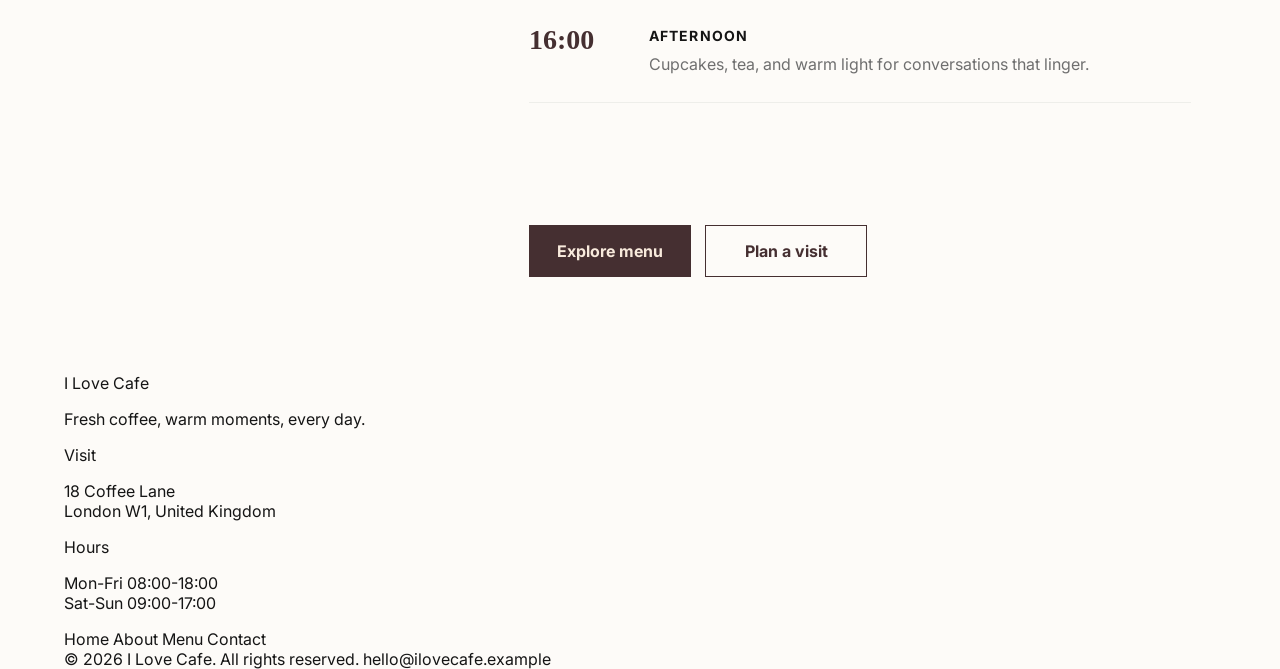
==== commit 4a890678: "Update about.html" ====
--- a/about.html
+++ b/about.html
@@ -157,6 +157,32 @@
       </div>
     </section>
   </main>
+  <footer class="site-footer">
+    <div class="site-frame footer-inner">
+      <div class="footer-brand">
+        <a href="index.html">I Love Cafe</a>
+        <p>Fresh coffee, warm moments, every day.</p>
+      </div>
+      <div class="footer-info">
+        <span>Visit</span>
+        <p>18 Coffee Lane<br>London W1, United Kingdom</p>
+      </div>
+      <div class="footer-info">
+        <span>Hours</span>
+        <p>Mon-Fri 08:00-18:00<br>Sat-Sun 09:00-17:00</p>
+      </div>
+      <nav class="footer-nav" aria-label="Footer navigation">
+        <a href="index.html">Home</a>
+        <a href="about.html">About</a>
+        <a href="menu.html">Menu</a>
+        <a href="contact.html">Contact</a>
+      </nav>
+    </div>
+    <div class="site-frame footer-bottom">
+      <span>&copy; 2026 I Love Cafe. All rights reserved.</span>
+      <a href="mailto:hello@ilovecafe.example">hello@ilovecafe.example</a>
+    </div>
+  </footer>
   <script src="script.js"></script>
 </body>
 </html>
--- a/style.css
+++ b/style.css
@@ -212,7 +212,7 @@
 
 /* About */
 .about-main {
-  padding-top: 102px;
+  padding-top: 78px;
   padding-bottom: 96px;
 }
 
@@ -223,10 +223,10 @@
 }
 
 .story-copy {
-  height: 510px;
+  min-height: 510px;
   display: flex;
   flex-direction: column;
-  justify-content: space-between;
+  justify-content: flex-start;
   padding-top: 1px;
   padding-bottom: 7px;
 }
@@ -245,8 +245,19 @@
   font-size: 36px;
 }
 
+.story-copy .story-lede {
+  width: 342px;
+  margin: 54px 0 0;
+  color: var(--ink);
+  font-family: "Playfair Display", Georgia, serif;
+  font-size: 36px;
+  font-weight: 600;
+  line-height: 1.1;
+}
+
 .copy-bottom {
   width: 345px;
+  margin-top: 52px;
 }
 
 .small-rule {
@@ -268,6 +279,42 @@
   text-align: left;
 }
 
+.story-stats {
+  display: grid;
+  grid-template-columns: 1fr;
+  gap: 0;
+  margin-top: 28px;
+  border-top: 1px solid var(--line);
+  border-bottom: 1px solid var(--line);
+}
+
+.story-stats div {
+  display: grid;
+  grid-template-columns: 92px 1fr;
+  gap: 18px;
+  align-items: baseline;
+  padding: 14px 0;
+}
+
+.story-stats div + div {
+  border-top: 1px solid var(--line);
+}
+
+.story-stats strong {
+  color: var(--brown);
+  font-family: "Playfair Display", Georgia, serif;
+  font-size: 25px;
+  font-weight: 600;
+  line-height: 1;
+}
+
+.story-stats span {
+  color: var(--muted);
+  font-size: 13px;
+  letter-spacing: 0.06em;
+  text-transform: uppercase;
+}
+
 .about-main.site-frame {
   width: min(1262px, calc(100% - 178px));
 }
@@ -279,7 +326,7 @@
 }
 
 .about-value {
-  margin-top: 126px;
+  margin-top: 72px;
   display: grid;
   grid-template-columns: 206px 561px 128px 340px;
   align-items: end;
@@ -295,7 +342,7 @@
 .value-copy {
   grid-column: 4;
   align-self: end;
-  padding-bottom: 7px;
+  padding-bottom: 4px;
 }
 
 .about-main h2 {
@@ -310,6 +357,36 @@
   margin-top: 21px;
 }
 
+.value-list {
+  width: 340px;
+  display: grid;
+  gap: 0;
+  margin-top: 26px;
+  border-top: 1px solid var(--line);
+}
+
+.value-list div {
+  padding: 16px 0 15px;
+  border-bottom: 1px solid var(--line);
+}
+
+.value-list strong {
+  display: block;
+  margin-bottom: 6px;
+  color: var(--brown);
+  font-family: "Playfair Display", Georgia, serif;
+  font-size: 22px;
+  font-weight: 600;
+  line-height: 1;
+}
+
+.value-list span {
+  display: block;
+  color: var(--muted);
+  font-size: 13px;
+  line-height: 1.45;
+}
+
 .about-team {
   margin-top: 39px;
   display: grid;
@@ -321,13 +398,42 @@
   grid-column: 1;
   width: 400px;
   padding-left: 6px;
-  padding-bottom: 11px;
+  padding-bottom: 0;
 }
 
 .team-copy p {
   margin-top: 30px;
   font-size: 20px;
   line-height: 1.06;
+}
+
+.team-list {
+  display: grid;
+  gap: 0;
+  margin-top: 26px;
+  border-top: 1px solid var(--line);
+}
+
+.team-list div {
+  padding: 15px 0;
+  border-bottom: 1px solid var(--line);
+}
+
+.team-list span {
+  display: block;
+  margin-bottom: 6px;
+  color: var(--brown);
+  font-family: "Playfair Display", Georgia, serif;
+  font-size: 22px;
+  font-weight: 600;
+  line-height: 1;
+}
+
+.team-list p {
+  margin: 0;
+  color: var(--muted);
+  font-size: 13px;
+  line-height: 1.45;
 }
 
 .team-image {
@@ -335,6 +441,168 @@
   width: 561px;
   height: 371px;
   object-fit: cover;
+}
+
+.about-atmosphere {
+  display: grid;
+  grid-template-columns: 430px 1fr;
+  gap: 76px;
+  margin-top: 118px;
+  padding-top: 70px;
+  border-top: 1px solid var(--line);
+}
+
+.section-kicker {
+  margin: 0 0 16px;
+  color: #3d3b41;
+  font-size: 15px;
+  font-style: italic;
+  font-weight: 800;
+  letter-spacing: 0.08em;
+}
+
+.about-atmosphere h2,
+.about-rhythm h2 {
+  margin: 0;
+  border: 0;
+  color: var(--ink);
+  font-family: "Playfair Display", Georgia, serif;
+  font-size: 48px;
+  font-style: normal;
+  font-weight: 600;
+  line-height: 1.08;
+}
+
+.atmosphere-copy > p:last-child {
+  margin: 28px 0 0;
+  color: var(--muted);
+  font-size: 17px;
+  line-height: 1.75;
+}
+
+.atmosphere-gallery {
+  display: grid;
+  grid-template-columns: 1fr 0.85fr;
+  grid-template-rows: 210px 210px;
+  gap: 18px;
+}
+
+.atmosphere-gallery img {
+  width: 100%;
+  height: 100%;
+  object-fit: cover;
+}
+
+.atmosphere-gallery img:first-child {
+  grid-row: span 2;
+}
+
+.about-promises {
+  display: grid;
+  grid-template-columns: repeat(3, 1fr);
+  gap: 24px;
+  margin-top: 74px;
+}
+
+.about-promises article {
+  padding: 30px 28px 28px;
+  border: 1px solid var(--line);
+  background: rgba(255, 255, 255, 0.42);
+}
+
+.about-promises span {
+  display: block;
+  margin-bottom: 42px;
+  color: #b8aaa0;
+  font-family: "Playfair Display", Georgia, serif;
+  font-size: 34px;
+  line-height: 1;
+}
+
+.about-promises h3 {
+  margin: 0 0 16px;
+  font-family: "Playfair Display", Georgia, serif;
+  font-size: 30px;
+  font-weight: 600;
+}
+
+.about-promises p {
+  margin: 0;
+  color: var(--muted);
+  font-size: 15px;
+  line-height: 1.65;
+}
+
+.about-rhythm {
+  display: grid;
+  grid-template-columns: 350px 1fr;
+  gap: 90px;
+  margin-top: 82px;
+  padding: 54px 0 0;
+  border-top: 1px solid var(--line);
+}
+
+.rhythm-list {
+  display: grid;
+  gap: 0;
+}
+
+.rhythm-list div {
+  display: grid;
+  grid-template-columns: 92px 1fr;
+  gap: 28px;
+  padding: 0 0 25px;
+  border-bottom: 1px solid var(--line);
+}
+
+.rhythm-list div + div {
+  padding-top: 25px;
+}
+
+.rhythm-list span {
+  color: var(--brown);
+  font-family: "Playfair Display", Georgia, serif;
+  font-size: 28px;
+  font-weight: 600;
+}
+
+.rhythm-list p {
+  margin: 0;
+  color: var(--muted);
+  font-size: 16px;
+  line-height: 1.65;
+}
+
+.rhythm-list strong {
+  display: block;
+  margin-bottom: 4px;
+  color: var(--ink);
+  font-size: 14px;
+  letter-spacing: 0.08em;
+  text-transform: uppercase;
+}
+
+.about-cta {
+  grid-column: 2;
+  display: flex;
+  gap: 14px;
+  margin-top: 32px;
+}
+
+.about-cta a {
+  min-width: 162px;
+  height: 52px;
+  display: inline-flex;
+  align-items: center;
+  justify-content: center;
+  border: 1px solid var(--brown);
+  color: var(--brown);
+  font-weight: 700;
+}
+
+.about-cta a:first-child {
+  background: var(--brown);
+  color: var(--cream);
 }
 
 /* Menu */
@@ -889,6 +1157,10 @@
     width: min(100% - 32px, 720px);
   }
 
+  .about-main.site-frame {
+    width: min(100% - 32px, 720px);
+  }
+
   .site-header {
     height: auto;
     min-height: 82px;
@@ -908,6 +1180,10 @@
   .about-story,
   .about-value,
   .about-team,
+  .about-atmosphere,
+  .about-promises,
+  .about-rhythm,
+  .atmosphere-gallery,
   .menu-features,
   .highlight-grid,
   .detail-content,
@@ -951,8 +1227,33 @@
   .latte-image,
   .value-copy,
   .team-copy,
-  .team-image {
+  .team-image,
+  .about-cta {
     grid-column: auto;
+  }
+
+  .about-atmosphere {
+    margin-top: 58px;
+    padding-top: 48px;
+  }
+
+  .atmosphere-gallery {
+    grid-template-rows: none;
+  }
+
+  .atmosphere-gallery img,
+  .atmosphere-gallery img:first-child {
+    grid-row: auto;
+    height: 280px;
+  }
+
+  .about-promises,
+  .about-rhythm {
+    margin-top: 48px;
+  }
+
+  .about-rhythm {
+    gap: 30px;
   }
 
   .menu-note {
@@ -997,6 +1298,10 @@
     width: min(100% - 22px, 430px);
   }
 
+  .about-main.site-frame {
+    width: min(100% - 22px, 430px);
+  }
+
   .brand {
     width: 52px;
     height: 54px;
@@ -1021,8 +1326,10 @@
   }
 
   .home-copy p,
+  .story-copy .story-lede,
   .copy-bottom,
   .value-copy p,
+  .value-list,
   .team-copy {
     width: 100%;
   }
@@ -1041,8 +1348,19 @@
   }
 
   .full-menu-heading h2,
-  .contact-copy h1 {
+  .contact-copy h1,
+  .about-atmosphere h2,
+  .about-rhythm h2 {
     font-size: 42px;
+  }
+
+  .about-cta {
+    display: grid;
+  }
+
+  .rhythm-list div {
+    grid-template-columns: 1fr;
+    gap: 8px;
   }
 
   .hours-panel div,
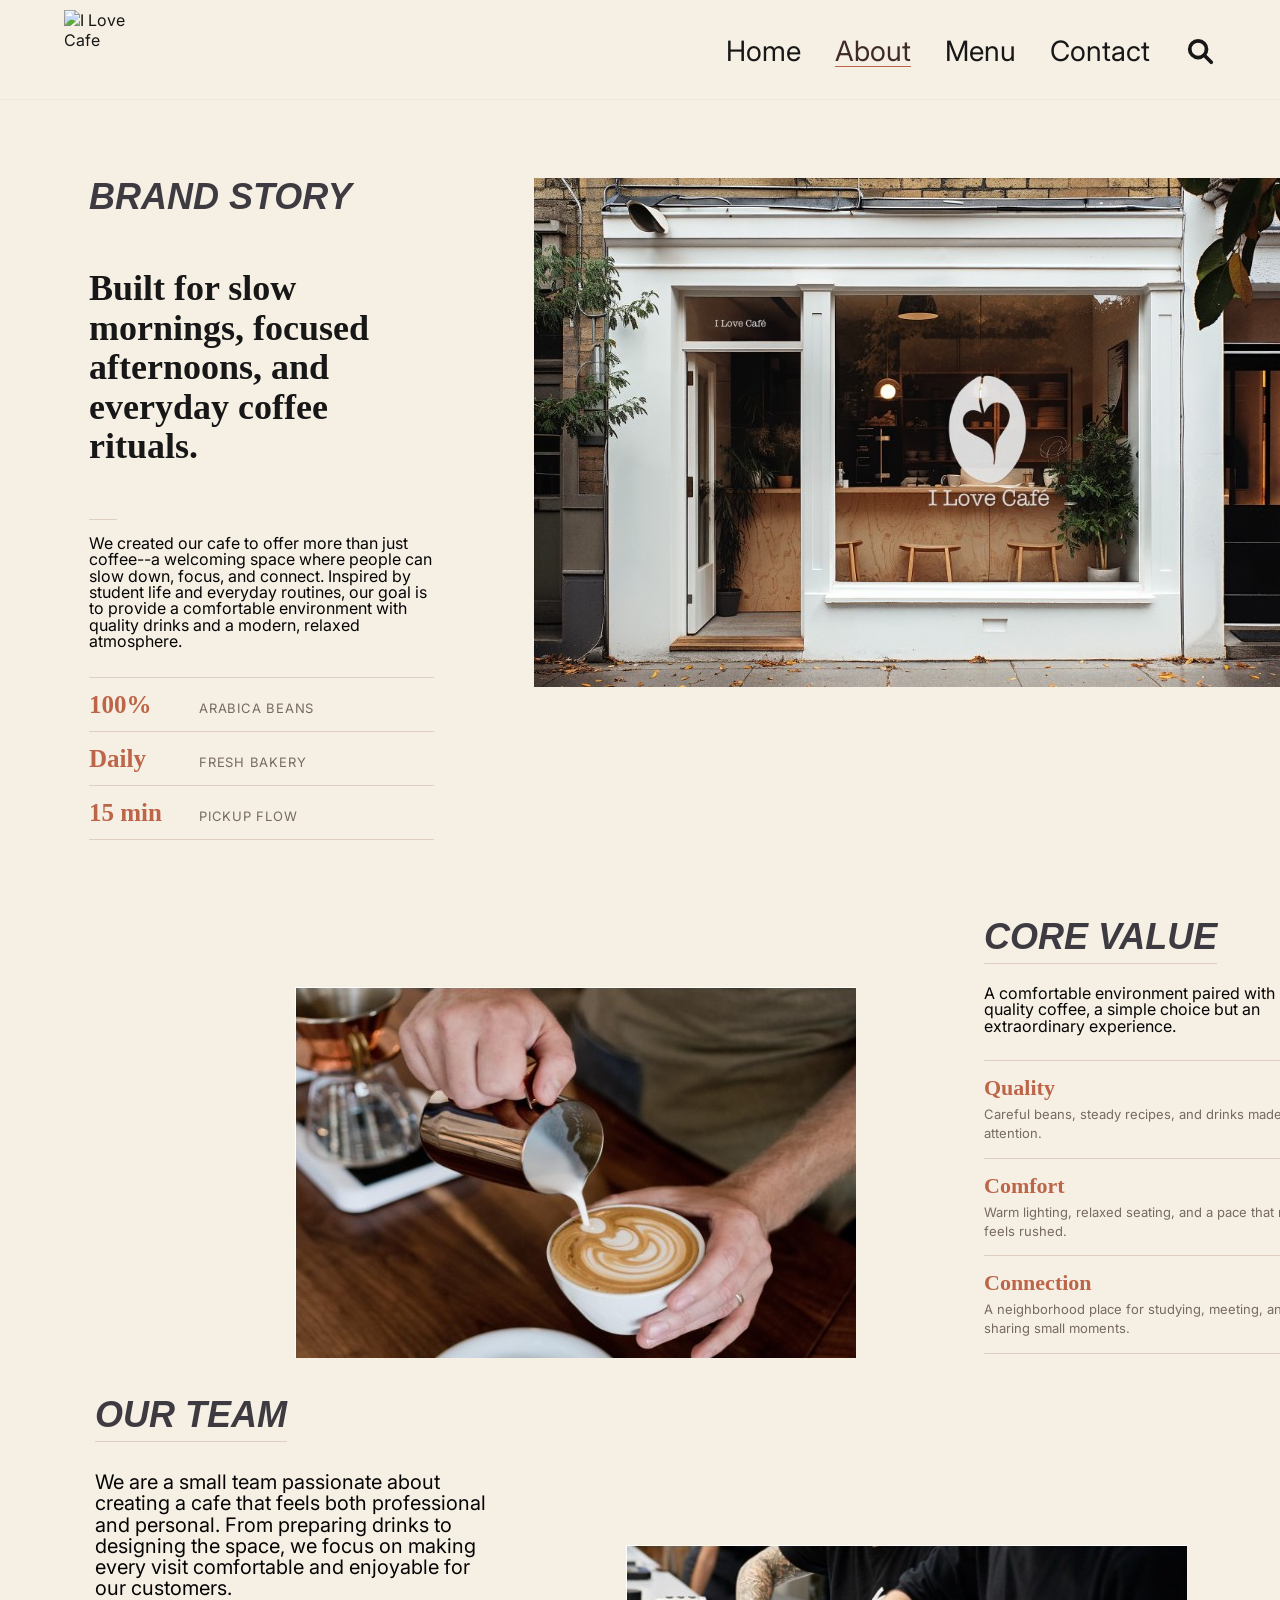
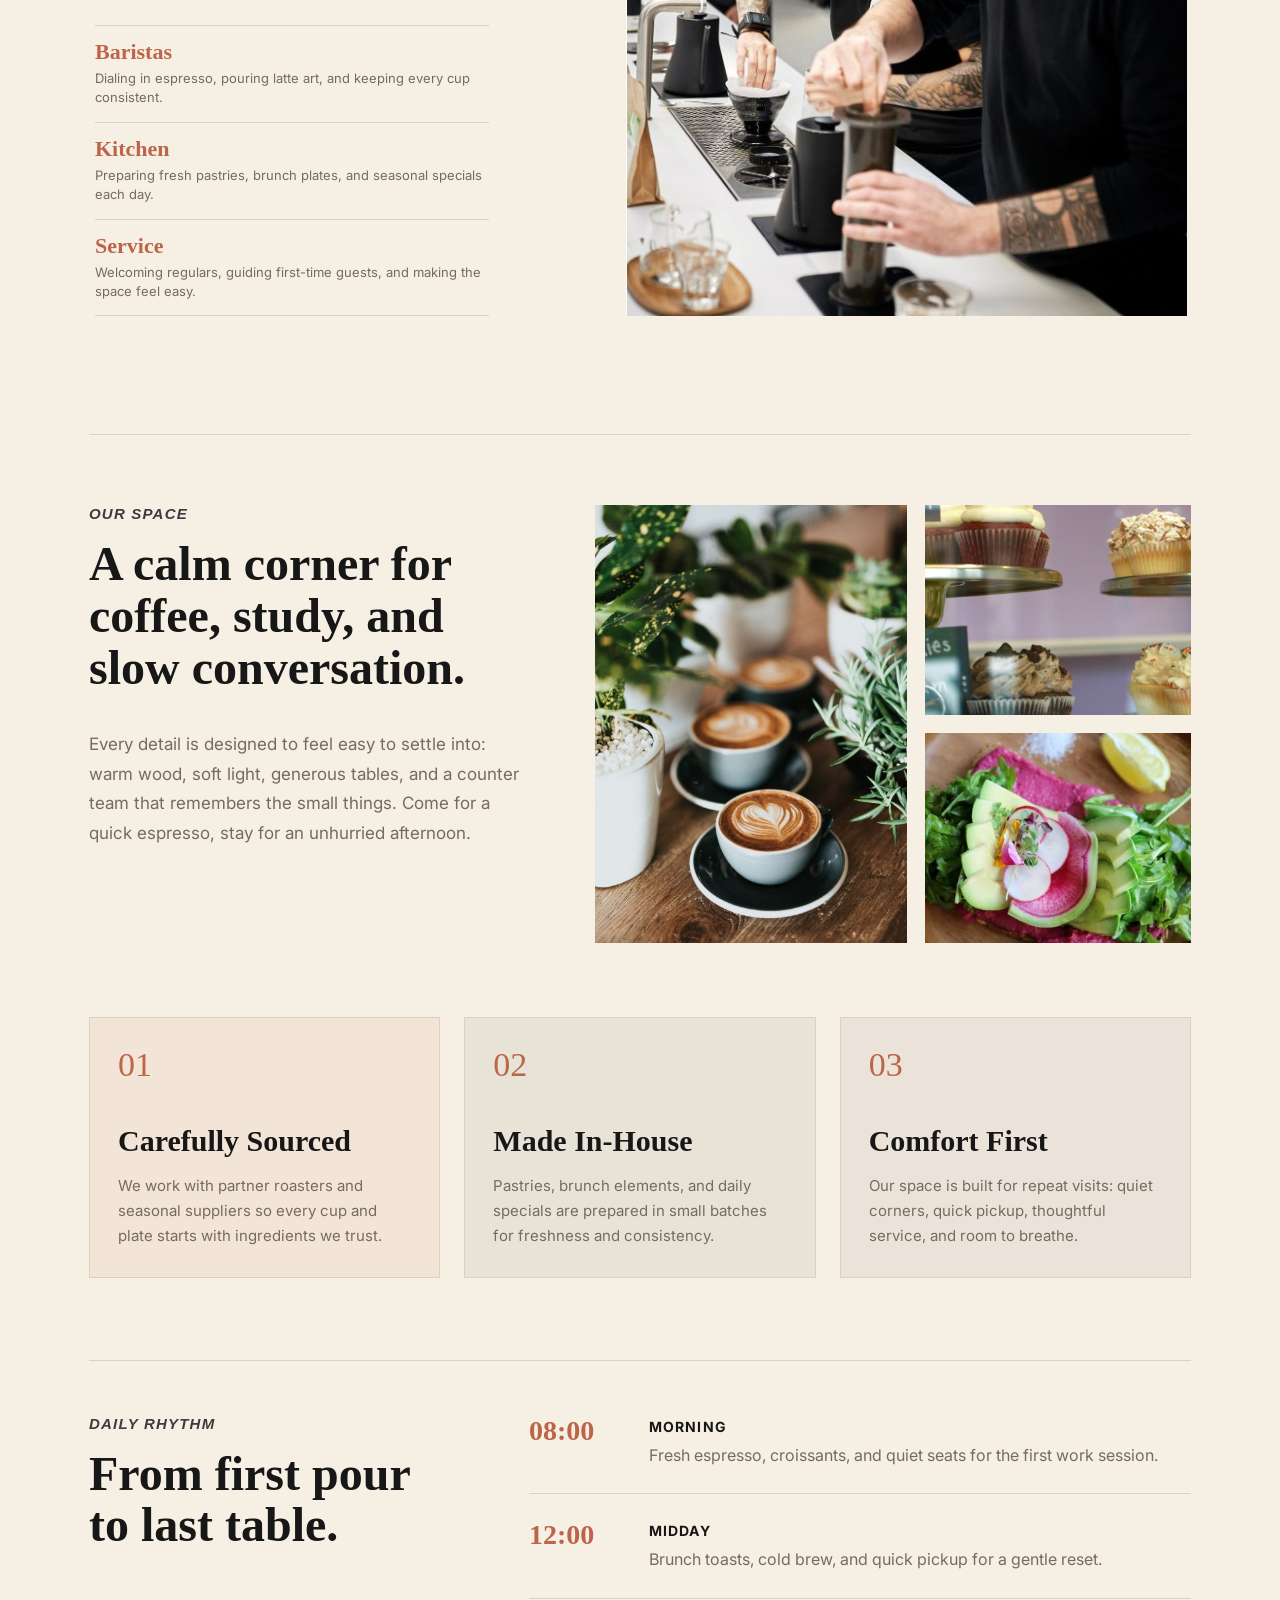
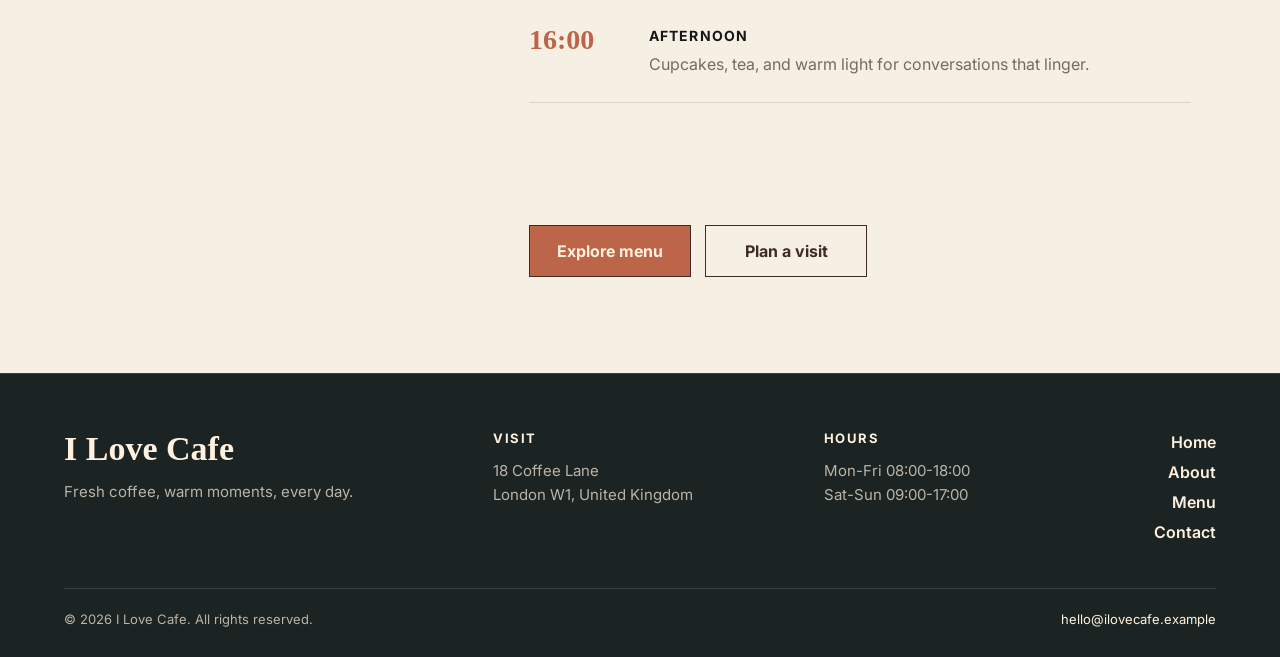
==== commit bcbd2535: "Update about.html" ====
--- a/about.html
+++ b/about.html
@@ -13,7 +13,7 @@
   <header class="site-header">
     <div class="site-frame header-inner">
       <a class="brand" href="index.html" aria-label="I Love Cafe home">
-        <img src="assets/logo-light.jpg" alt="I Love Cafe">
+        <img src="assets/logo-clear.png" alt="I Love Cafe">
       </a>
       <nav class="site-nav" aria-label="Primary navigation">
         <a href="index.html">Home</a>
--- a/style.css
+++ b/style.css
@@ -1,10 +1,21 @@
 :root {
-  --brown: #452f31;
-  --paper: #fdfbf8;
-  --ink: #151515;
-  --muted: #6f6f6f;
-  --line: #eeeeea;
-  --cream: #f8eadc;
+  --brown: #3f2a28;
+  --terracotta: #bd6548;
+  --paper: #f6efe4;
+  --ink: #161716;
+  --muted: #776a61;
+  --line: #dfcfc1;
+  --cream: #fff1df;
+  --latte: #ead7c4;
+  --latte-soft: rgba(189, 101, 72, 0.08);
+  --caramel: var(--terracotta);
+  --charcoal: #1b2422;
+  --sage: #66735f;
+  --sage-soft: rgba(102, 115, 95, 0.1);
+  --plum: #8a5f68;
+  --plum-soft: rgba(138, 95, 104, 0.1);
+  --page-accent: var(--terracotta);
+  --page-accent-soft: var(--latte-soft);
 }
 
 * {
@@ -50,10 +61,12 @@
 .site-header {
   height: 100px;
   background: var(--paper);
+  border-bottom: 1px solid rgba(223, 207, 193, 0.34);
 }
 
 .home-header {
   background: var(--brown);
+  border-bottom-color: rgba(255, 241, 223, 0.08);
 }
 
 .header-inner {
@@ -93,13 +106,20 @@
 }
 
 .site-nav a.active {
+  color: var(--brown);
   text-decoration: underline;
   text-underline-offset: 5px;
   text-decoration-thickness: 1px;
+  text-decoration-color: var(--terracotta);
 }
 
 .home-header .site-nav {
   color: var(--cream);
+}
+
+.home-header .site-nav a.active {
+  color: var(--cream);
+  text-decoration-color: var(--cream);
 }
 
 .search-link {
@@ -117,6 +137,95 @@
   stroke-linejoin: round;
 }
 
+/* Footer */
+.site-footer {
+  padding: 58px 0 30px;
+  border-top: 1px solid rgba(255, 241, 223, 0.14);
+  background: var(--charcoal);
+  color: var(--cream);
+}
+
+.footer-inner {
+  display: grid;
+  grid-template-columns: 1.35fr 1fr 1fr auto;
+  gap: 48px;
+  align-items: start;
+}
+
+.footer-brand a {
+  display: inline-block;
+  color: var(--cream);
+  font-family: "Playfair Display", Georgia, serif;
+  font-size: 34px;
+  font-weight: 600;
+  line-height: 1;
+}
+
+.footer-brand p,
+.footer-info p {
+  margin: 14px 0 0;
+  color: rgba(255, 241, 223, 0.7);
+  font-size: 15px;
+  line-height: 1.6;
+}
+
+.footer-info span {
+  display: block;
+  color: var(--cream);
+  font-size: 13px;
+  font-weight: 700;
+  letter-spacing: 0.12em;
+  line-height: 1;
+  text-transform: uppercase;
+}
+
+.footer-nav {
+  display: grid;
+  gap: 10px;
+  justify-items: end;
+  color: var(--cream);
+  font-size: 16px;
+  font-weight: 600;
+}
+
+.footer-bottom {
+  display: flex;
+  justify-content: space-between;
+  gap: 24px;
+  margin-top: 46px;
+  padding-top: 22px;
+  border-top: 1px solid rgba(255, 241, 223, 0.14);
+  color: rgba(255, 241, 223, 0.7);
+  font-size: 13px;
+}
+
+.footer-bottom a {
+  color: var(--cream);
+}
+
+.page-home .site-footer {
+  border-top-color: rgba(255, 241, 223, 0.14);
+  background: var(--charcoal);
+  color: var(--cream);
+}
+
+.page-home .footer-brand a,
+.page-home .footer-info span,
+.page-home .footer-nav,
+.page-home .footer-bottom a {
+  color: var(--cream);
+}
+
+.page-home .footer-brand p,
+.page-home .footer-info p,
+.page-home .footer-bottom {
+  color: rgba(255, 241, 223, 0.7);
+}
+
+.page-home .footer-bottom {
+  border-top-color: rgba(255, 241, 223, 0.14);
+}
+
 /* Home */
 .page-home {
   background: var(--brown);
@@ -196,10 +305,17 @@
   align-items: center;
   justify-content: center;
   border-radius: 17px;
-  background: #f0dcc7;
-  color: #322525;
+  background: var(--terracotta);
+  color: #fff8ef;
   font-size: 24px;
   font-weight: 700;
+  transition: background 160ms ease, color 160ms ease, transform 160ms ease;
+}
+
+.home-button:hover {
+  background: var(--cream);
+  color: var(--brown);
+  transform: translateY(-2px);
 }
 
 .home-photo {
@@ -208,6 +324,7 @@
   margin-top: 0;
   object-fit: cover;
   border-radius: 8px;
+  box-shadow: 0 24px 70px rgba(22, 23, 22, 0.18);
 }
 
 /* About */
@@ -265,7 +382,7 @@
   height: 1px;
   display: block;
   margin-bottom: 15px;
-  background: #cacaca;
+  background: var(--line);
 }
 
 .story-copy p,
@@ -301,7 +418,7 @@
 }
 
 .story-stats strong {
-  color: var(--brown);
+  color: var(--caramel);
   font-family: "Playfair Display", Georgia, serif;
   font-size: 25px;
   font-weight: 600;
@@ -348,7 +465,7 @@
 .about-main h2 {
   display: inline-block;
   padding-bottom: 8px;
-  border-bottom: 1px solid #b8b8b8;
+  border-bottom: 1px solid var(--line);
   font-size: 36px;
 }
 
@@ -373,7 +490,7 @@
 .value-list strong {
   display: block;
   margin-bottom: 6px;
-  color: var(--brown);
+  color: var(--caramel);
   font-family: "Playfair Display", Georgia, serif;
   font-size: 22px;
   font-weight: 600;
@@ -422,7 +539,7 @@
 .team-list span {
   display: block;
   margin-bottom: 6px;
-  color: var(--brown);
+  color: var(--caramel);
   font-family: "Playfair Display", Georgia, serif;
   font-size: 22px;
   font-weight: 600;
@@ -507,13 +624,21 @@
 .about-promises article {
   padding: 30px 28px 28px;
   border: 1px solid var(--line);
-  background: rgba(255, 255, 255, 0.42);
+  background: var(--latte-soft);
+}
+
+.about-promises article:nth-child(2) {
+  background: var(--sage-soft);
+}
+
+.about-promises article:nth-child(3) {
+  background: rgba(63, 42, 40, 0.06);
 }
 
 .about-promises span {
   display: block;
   margin-bottom: 42px;
-  color: #b8aaa0;
+  color: var(--caramel);
   font-family: "Playfair Display", Georgia, serif;
   font-size: 34px;
   line-height: 1;
@@ -560,7 +685,7 @@
 }
 
 .rhythm-list span {
-  color: var(--brown);
+  color: var(--caramel);
   font-family: "Playfair Display", Georgia, serif;
   font-size: 28px;
   font-weight: 600;
@@ -601,8 +726,12 @@
 }
 
 .about-cta a:first-child {
+  background: var(--terracotta);
+  color: var(--cream);
+}
+
+.about-cta a:first-child:hover {
   background: var(--brown);
-  color: var(--cream);
 }
 
 /* Menu */
@@ -630,10 +759,14 @@
   height: 23px;
   margin-bottom: 18px;
   fill: none;
-  stroke: #151515;
+  stroke: var(--terracotta);
   stroke-width: 1.35;
   stroke-linecap: round;
   stroke-linejoin: round;
+}
+
+.menu-features article:nth-child(even) .feature-icon {
+  stroke: var(--sage);
 }
 
 .menu-features h2 {
@@ -765,11 +898,20 @@
 .menu-list {
   padding: 30px 28px 24px;
   border: 1px solid var(--line);
-  background: rgba(255, 255, 255, 0.42);
+  background: var(--latte-soft);
+}
+
+.menu-list:nth-child(2) {
+  background: var(--sage-soft);
+}
+
+.menu-list:nth-child(3) {
+  background: rgba(63, 42, 40, 0.055);
 }
 
 .menu-list h3 {
   margin: 0 0 22px;
+  color: var(--brown);
   font-family: "Playfair Display", Georgia, serif;
   font-size: 28px;
   font-weight: 600;
@@ -786,7 +928,7 @@
 }
 
 .menu-list div span:last-child {
-  color: var(--muted);
+  color: var(--terracotta);
   white-space: nowrap;
 }
 
@@ -821,9 +963,40 @@
   line-height: 1.75;
 }
 
+.contact-highlights {
+  width: 570px;
+  display: grid;
+  grid-template-columns: repeat(3, 1fr);
+  gap: 18px;
+  margin-top: 34px;
+}
+
+.contact-highlights div {
+  padding-top: 18px;
+  border-top: 1px solid var(--line);
+}
+
+.contact-highlights strong {
+  display: block;
+  color: var(--caramel);
+  font-family: "Playfair Display", Georgia, serif;
+  font-size: 24px;
+  font-weight: 600;
+  line-height: 1;
+}
+
+.contact-highlights span {
+  display: block;
+  margin-top: 8px;
+  color: var(--muted);
+  font-size: 13px;
+  letter-spacing: 0.05em;
+  text-transform: uppercase;
+}
+
 .contact-card {
   padding: 30px 34px;
-  border-left: 1px solid #c9c1ba;
+  border-left: 1px solid var(--line);
 }
 
 .contact-card div + div {
@@ -862,7 +1035,7 @@
   background:
     linear-gradient(90deg, transparent 48%, rgba(69, 47, 49, 0.13) 49%, rgba(69, 47, 49, 0.13) 51%, transparent 52%),
     linear-gradient(0deg, transparent 47%, rgba(69, 47, 49, 0.12) 48%, rgba(69, 47, 49, 0.12) 50%, transparent 51%),
-    repeating-linear-gradient(32deg, #f6f1eb 0 22px, #efe7df 22px 24px, #f6f1eb 24px 54px);
+    repeating-linear-gradient(32deg, var(--paper) 0 22px, var(--latte) 22px 24px, var(--paper) 24px 54px);
   border: 1px solid var(--line);
 }
 
@@ -895,7 +1068,7 @@
   width: 28px;
   height: 28px;
   border-radius: 50% 50% 50% 0;
-  background: var(--brown);
+  background: var(--terracotta);
   transform: rotate(-45deg);
   box-shadow: 0 12px 30px rgba(69, 47, 49, 0.28);
 }
@@ -913,7 +1086,7 @@
   left: calc(48% + 34px);
   top: calc(47% + 2px);
   padding: 8px 12px;
-  background: #fff;
+  background: var(--paper);
   color: var(--brown);
   font-size: 14px;
   font-weight: 700;
@@ -948,9 +1121,118 @@
   display: inline-flex;
   align-items: center;
   justify-content: center;
-  background: var(--brown);
+  background: var(--terracotta);
   color: var(--cream);
   font-weight: 700;
+  transition: background 160ms ease, transform 160ms ease;
+}
+
+.contact-button:hover {
+  background: var(--brown);
+  transform: translateY(-2px);
+}
+
+.contact-extra {
+  display: grid;
+  grid-template-columns: 1fr 420px;
+  gap: 96px;
+  margin-top: 76px;
+  padding-top: 58px;
+  border-top: 1px solid var(--line);
+}
+
+.visit-notes h2,
+.contact-form h2 {
+  margin: 0;
+  font-family: "Playfair Display", Georgia, serif;
+  font-size: 42px;
+  font-weight: 600;
+  line-height: 1.08;
+}
+
+.travel-list {
+  display: grid;
+  grid-template-columns: repeat(3, 1fr);
+  gap: 24px;
+  margin-top: 34px;
+}
+
+.travel-list div {
+  padding: 24px 22px;
+  border: 1px solid var(--line);
+  background: var(--latte-soft);
+}
+
+.travel-list div:nth-child(2) {
+  background: var(--sage-soft);
+}
+
+.travel-list div:nth-child(3) {
+  background: rgba(63, 42, 40, 0.055);
+}
+
+.travel-list span,
+.contact-form label span {
+  display: block;
+  color: #111;
+  font-size: 13px;
+  font-weight: 800;
+  letter-spacing: 0.08em;
+  text-transform: uppercase;
+}
+
+.travel-list p {
+  margin: 18px 0 0;
+  color: var(--muted);
+  font-size: 15px;
+  line-height: 1.65;
+}
+
+.contact-form {
+  padding-left: 34px;
+  border-left: 1px solid var(--line);
+}
+
+.contact-form form {
+  display: grid;
+  gap: 20px;
+  margin-top: 32px;
+}
+
+.contact-form input,
+.contact-form textarea {
+  width: 100%;
+  margin-top: 10px;
+  padding: 12px 0;
+  border: 0;
+  border-bottom: 1px solid var(--line);
+  border-radius: 0;
+  background: transparent;
+  color: var(--ink);
+  outline: 0;
+  resize: vertical;
+}
+
+.contact-form input:focus,
+.contact-form textarea:focus {
+  border-bottom-color: var(--caramel);
+}
+
+.contact-form button {
+  width: 190px;
+  height: 52px;
+  margin-top: 6px;
+  border: 0;
+  background: var(--terracotta);
+  color: var(--cream);
+  font-weight: 700;
+  cursor: pointer;
+  transition: background 160ms ease, transform 160ms ease;
+}
+
+.contact-form button:hover {
+  background: var(--brown);
+  transform: translateY(-2px);
 }
 
 /* Search */
@@ -1049,6 +1331,21 @@
 }
 
 /* Detail pages */
+.page-detail {
+  --page-accent: var(--terracotta);
+  --page-accent-soft: var(--latte-soft);
+}
+
+.page-cupcakes {
+  --page-accent: var(--plum);
+  --page-accent-soft: var(--plum-soft);
+}
+
+.page-brunch {
+  --page-accent: var(--sage);
+  --page-accent-soft: var(--sage-soft);
+}
+
 .detail-main {
   padding-top: 88px;
   padding-bottom: 96px;
@@ -1056,7 +1353,7 @@
 
 .back-link {
   display: inline-block;
-  color: #6a6a6a;
+  color: var(--page-accent);
   font-size: 16px;
   line-height: 1;
 }
@@ -1074,6 +1371,7 @@
   margin-left: 100px;
   object-fit: cover;
   border-radius: 6px;
+  box-shadow: 0 24px 64px rgba(22, 23, 22, 0.12);
 }
 
 .page-cupcakes .detail-image {
@@ -1109,7 +1407,7 @@
 }
 
 .detail-subtitle strong {
-  color: #111;
+  color: var(--page-accent);
   font-weight: 800;
 }
 
@@ -1124,8 +1422,9 @@
 .detail-list {
   width: 560px;
   margin: 0;
-  padding: 34px 0 0;
-  border-top: 1px solid var(--line);
+  padding: 30px 32px 1px;
+  border: 1px solid var(--line);
+  background: var(--page-accent-soft);
 }
 
 .detail-list div {
@@ -1142,7 +1441,7 @@
 }
 
 .detail-list dt {
-  color: #111;
+  color: var(--page-accent);
   font-weight: 800;
   letter-spacing: 0.04em;
 }
@@ -1189,6 +1488,7 @@
   .detail-content,
   .menu-list-grid,
   .contact-hero,
+  .contact-extra,
   .location-grid {
     width: 100%;
     display: grid;
@@ -1264,8 +1564,14 @@
   .detail-copy,
   .detail-description,
   .detail-list,
-  .contact-copy p:last-child {
+  .contact-copy p:last-child,
+  .contact-highlights {
     width: 100%;
+  }
+
+  .travel-list {
+    grid-template-columns: 1fr;
+    gap: 16px;
   }
 
   .full-menu-heading {
@@ -1286,6 +1592,24 @@
   .contact-card {
     padding-left: 0;
     border-left: 0;
+  }
+
+  .contact-form {
+    padding-left: 0;
+    border-left: 0;
+  }
+
+  .footer-inner {
+    grid-template-columns: 1fr 1fr;
+    gap: 34px;
+  }
+
+  .footer-nav {
+    justify-items: start;
+  }
+
+  .footer-bottom {
+    display: grid;
   }
 
   .page-brunch .detail-copy {
@@ -1372,6 +1696,33 @@
     display: grid;
   }
 
+  .contact-highlights {
+    grid-template-columns: 1fr;
+    gap: 14px;
+  }
+
+  .visit-notes h2,
+  .contact-form h2 {
+    font-size: 38px;
+  }
+
+  .contact-form button {
+    width: 100%;
+  }
+
+  .site-footer {
+    padding: 42px 0 26px;
+  }
+
+  .footer-inner {
+    grid-template-columns: 1fr;
+    gap: 28px;
+  }
+
+  .footer-brand a {
+    font-size: 30px;
+  }
+
   .search-modal {
     padding-top: 80px;
   }
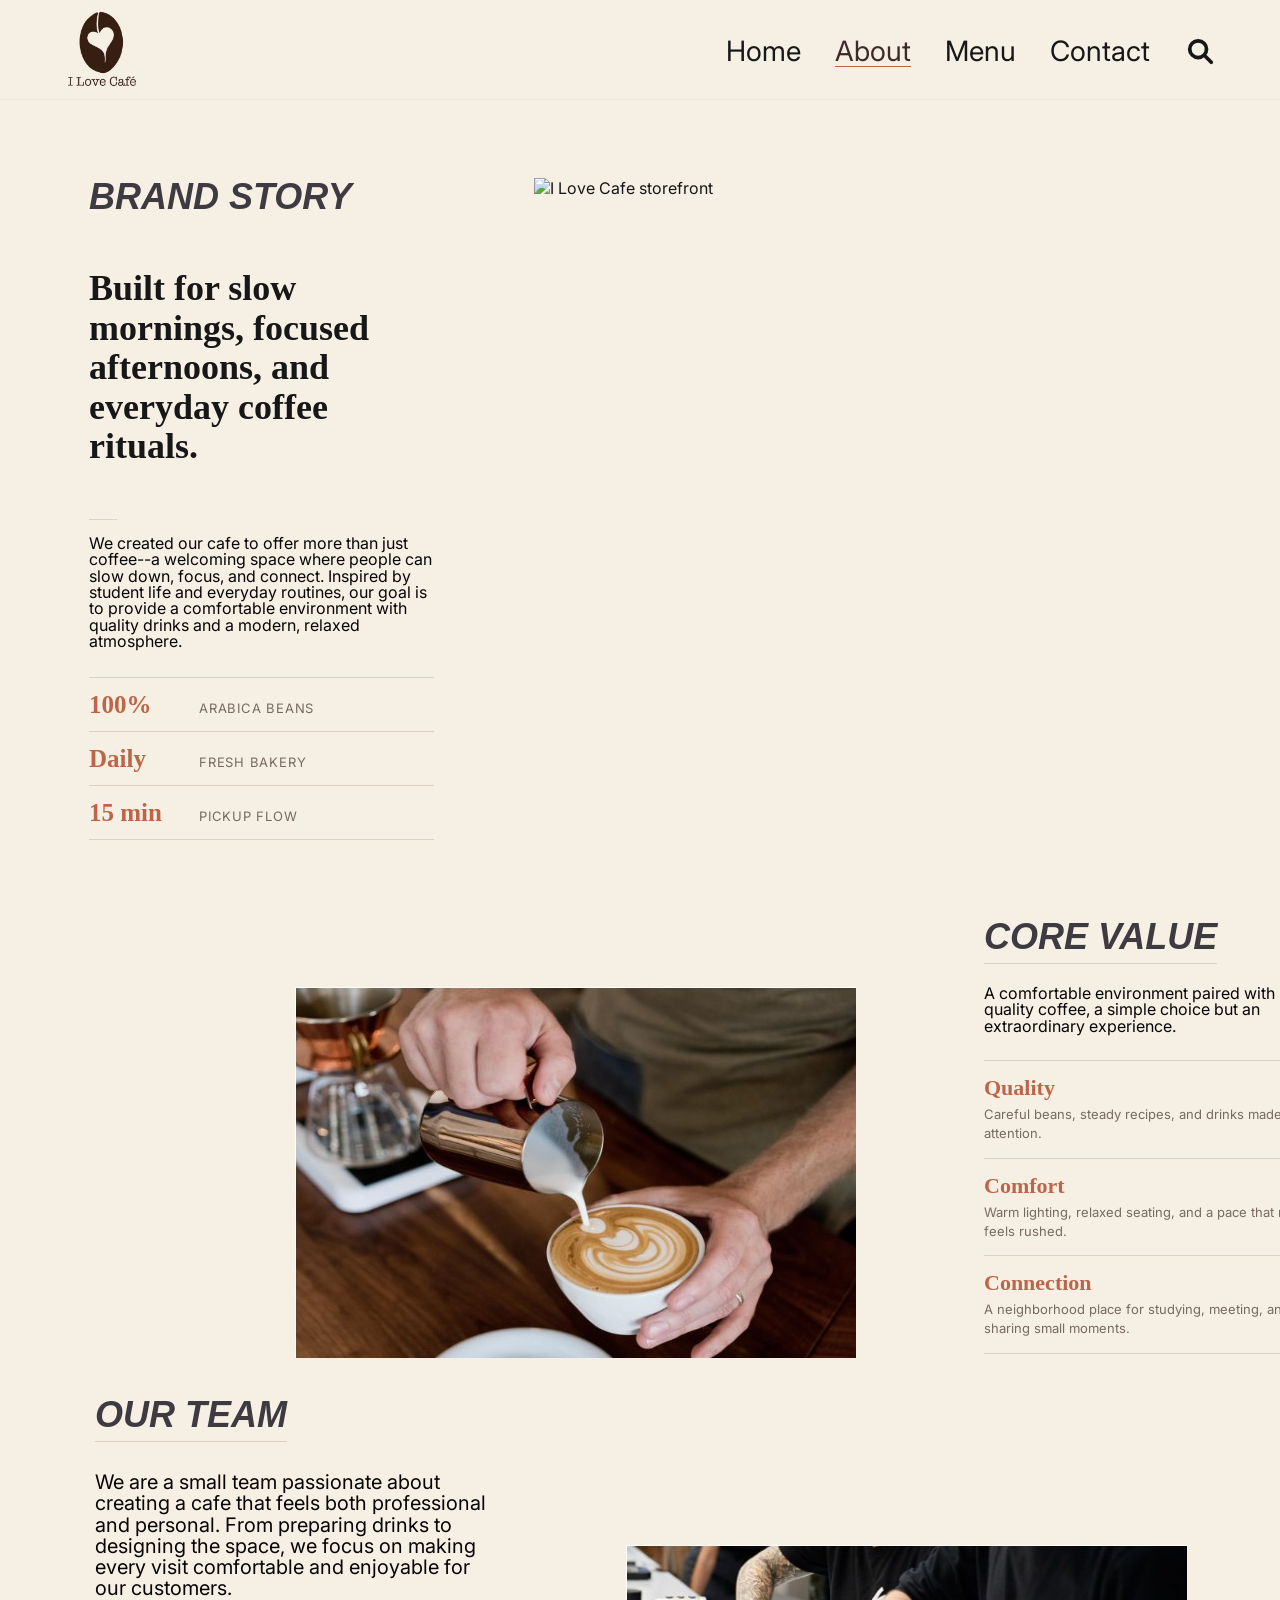
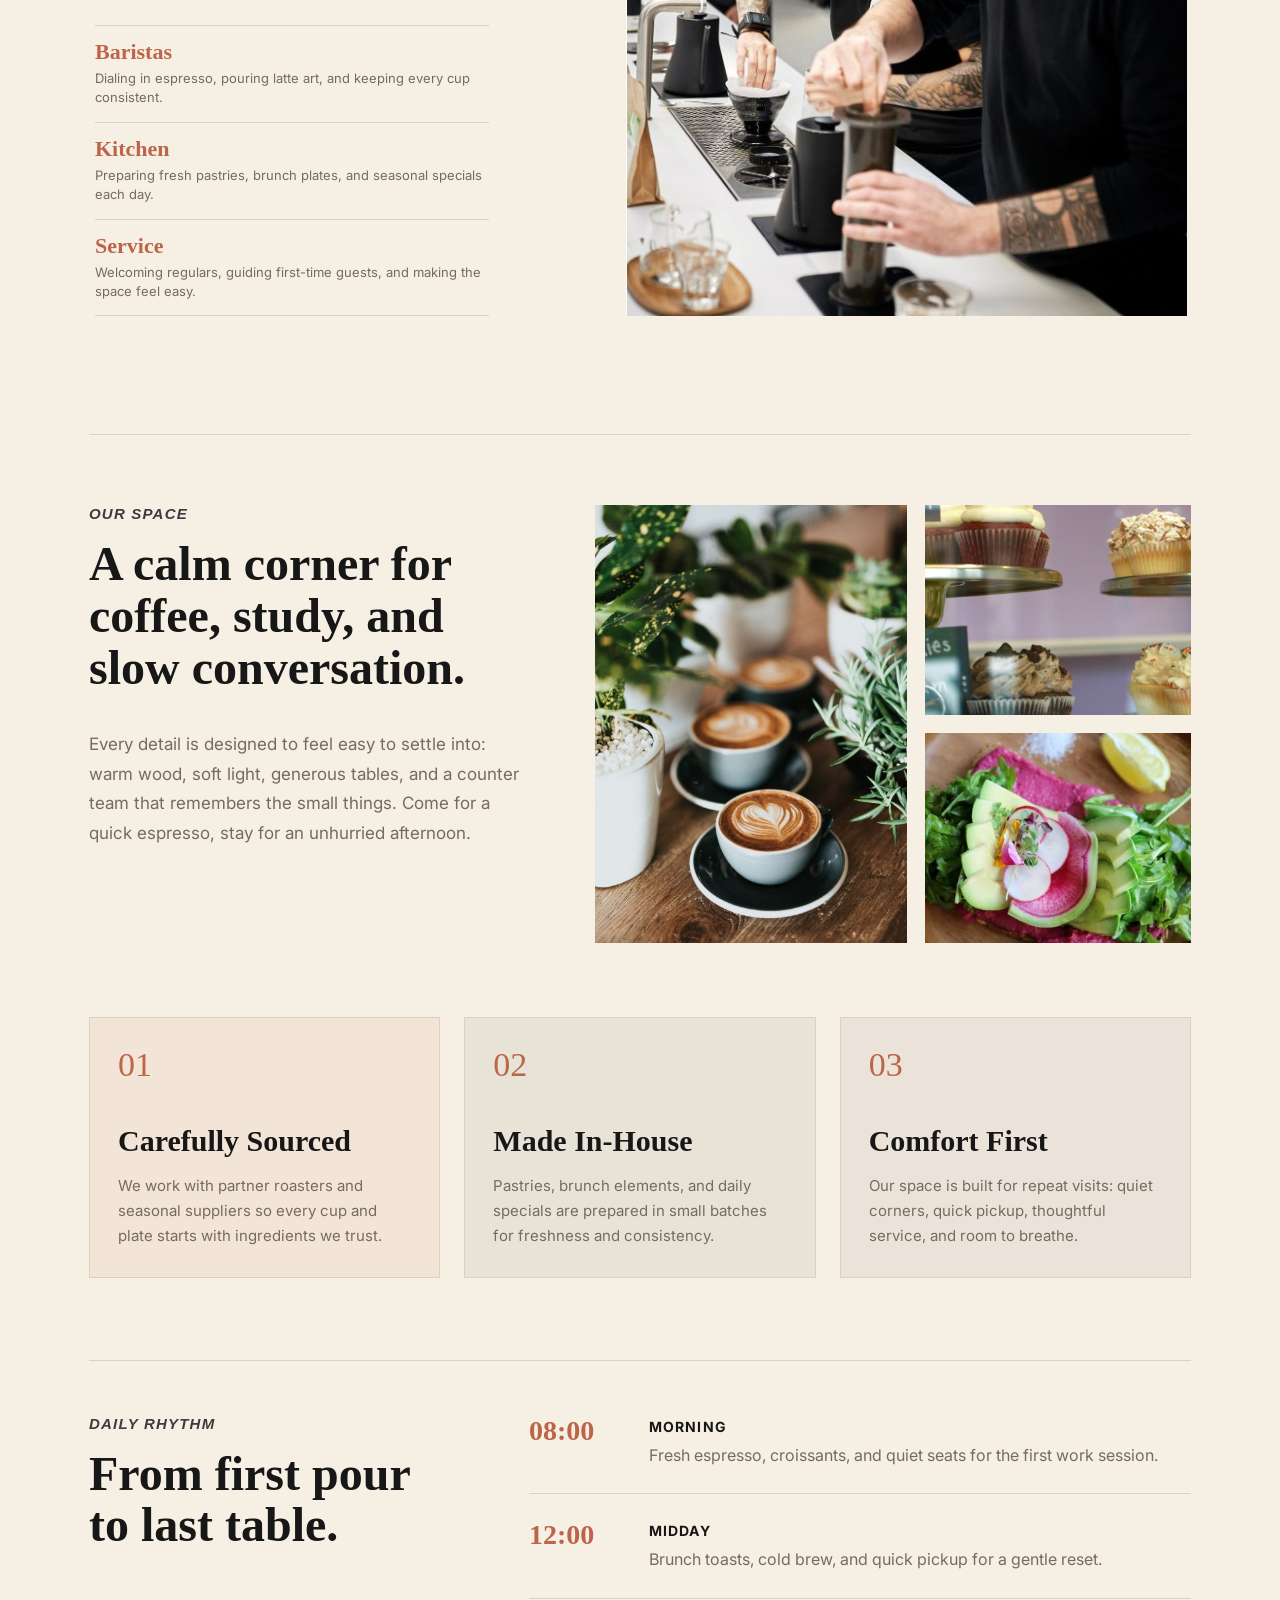
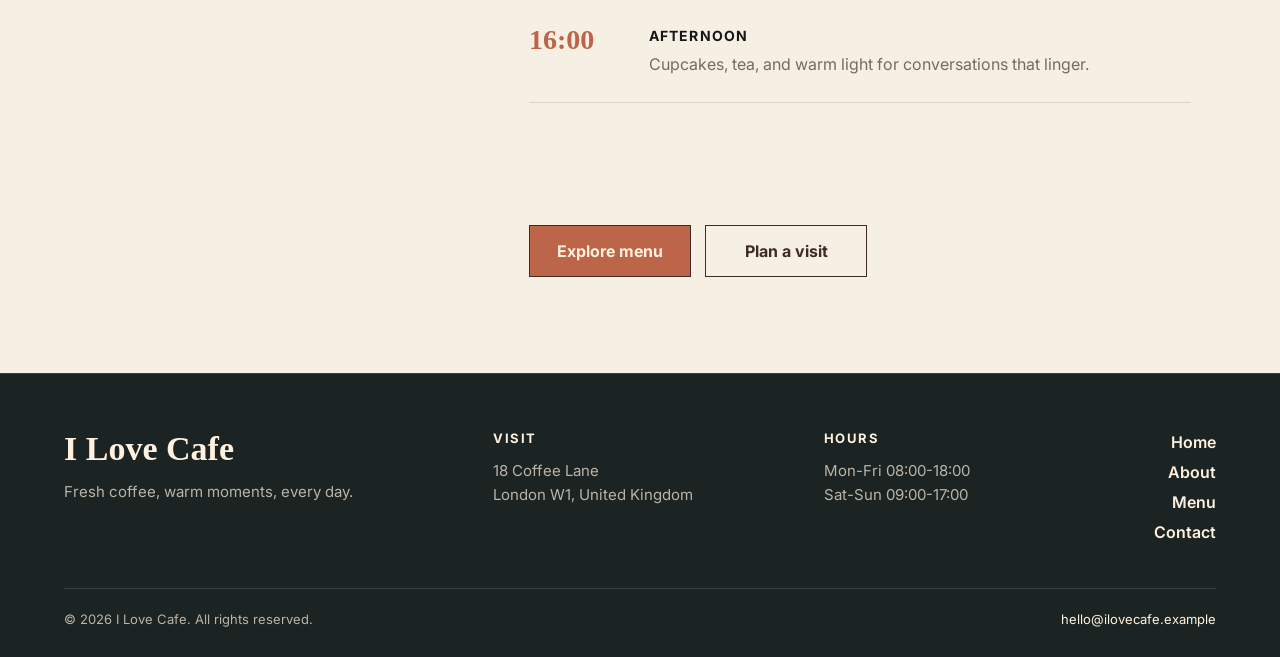
==== commit b360b761: "Update about.html" ====
--- a/about.html
+++ b/about.html
@@ -54,7 +54,7 @@
           </div>
         </div>
       </div>
-      <img class="storefront-image" src="assets/about-storefront.jpg" alt="I Love Cafe storefront">
+      <img class="storefront-image" src="assets/about-storefront.png" alt="I Love Cafe storefront">
     </section>
 
     <section class="about-value">
--- a/style.css
+++ b/style.css
@@ -77,9 +77,9 @@
 }
 
 .brand {
-  width: 64px;
-  height: 70px;
-  margin-top: 10px;
+  width: 76px;
+  height: 82px;
+  margin-top: 8px;
   display: block;
 }
 
@@ -1627,8 +1627,8 @@
   }
 
   .brand {
-    width: 52px;
-    height: 54px;
+    width: 56px;
+    height: 60px;
   }
 
   .site-nav {
